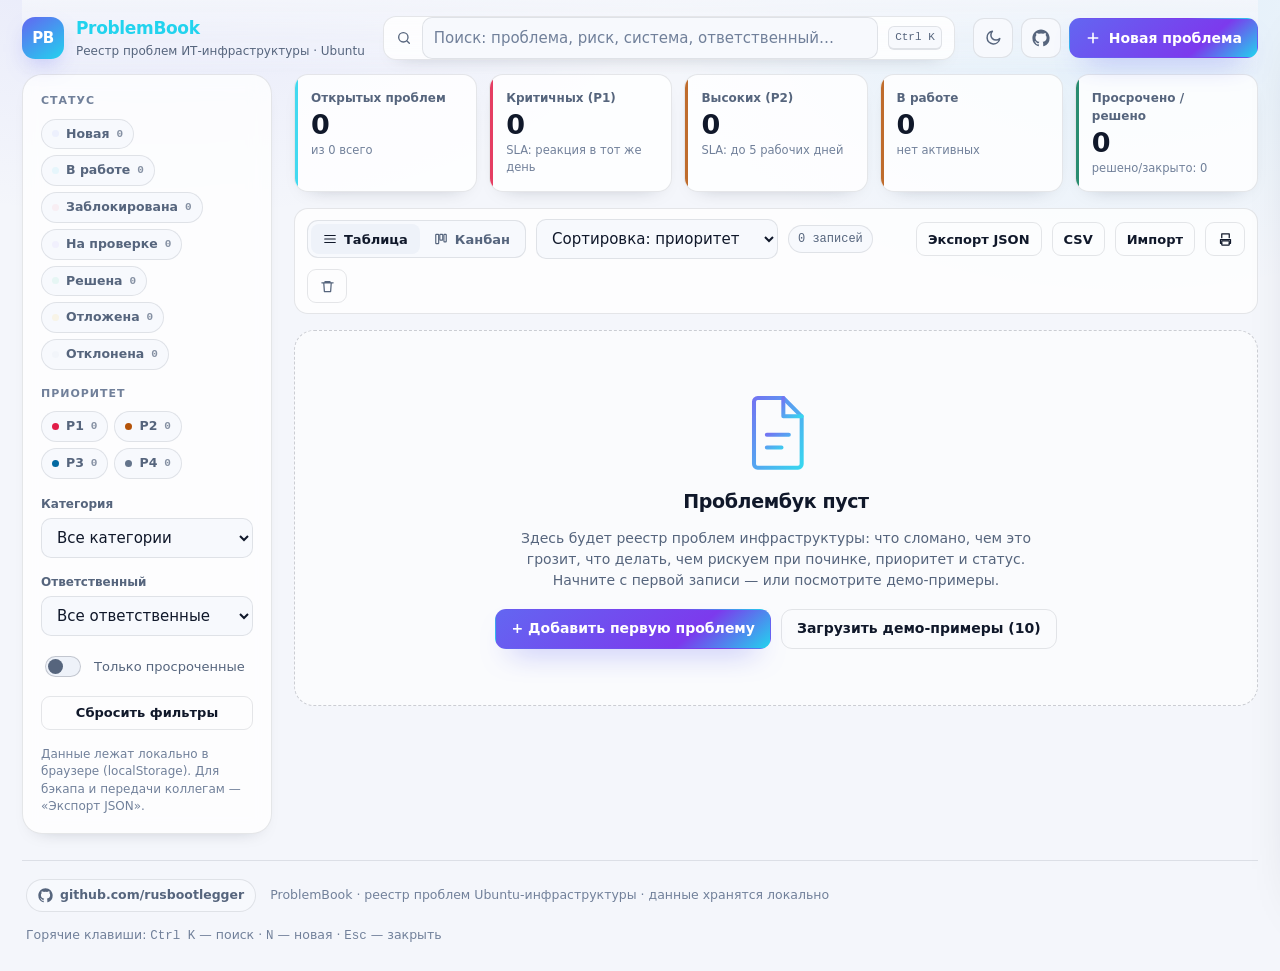
==== index.html @ 7e0afdda "feat: проблембук ИТ-инфраструктуры на Ubuntu Реестр проблем с полями: проблема, риск от неё, необход" ====
<!DOCTYPE html>
<html lang="ru" data-theme="dark">
<head>
<meta charset="utf-8">
<meta name="viewport" content="width=device-width, initial-scale=1">
<title>ProblemBook — реестр проблем ИТ-инфраструктуры (Ubuntu)</title>
<meta name="description" content="Проблембук ИТ-директора: проблемы Ubuntu-инфраструктуры, риски, необходимые действия, риски реализации, приоритеты, статусы и примечания.">
<meta name="color-scheme" content="dark light">
<link rel="icon" href="data:image/svg+xml,%3Csvg xmlns='http://www.w3.org/2000/svg' viewBox='0 0 32 32'%3E%3Crect width='32' height='32' rx='8' fill='%236366f1'/%3E%3Cpath d='M9 21V11h5.4a3.4 3.4 0 0 1 0 6.8H12' stroke='white' stroke-width='2.4' fill='none' stroke-linecap='round'/%3E%3Ccircle cx='22' cy='21' r='2' fill='white'/%3E%3C/svg%3E">
<link rel="stylesheet" href="assets/styles.css">
</head>
<body>

<div class="app">

  <!-- ============================ TOPBAR ============================ -->
  <header class="topbar">
    <a class="brand" href="./" title="ProblemBook">
      <span class="brand-mark">PB</span>
      <span class="brand-text">
        <strong>ProblemBook</strong>
        <small>Реестр проблем ИТ-инфраструктуры · Ubuntu</small>
      </span>
    </a>

    <div class="search">
      <svg width="16" height="16" viewBox="0 0 24 24" fill="none" stroke="currentColor" stroke-width="2" stroke-linecap="round" aria-hidden="true">
        <circle cx="11" cy="11" r="7"></circle><path d="m20 20-3.5-3.5"></path>
      </svg>
      <input id="search" type="text" placeholder="Поиск: проблема, риск, система, ответственный…" autocomplete="off" spellcheck="false" aria-label="Поиск по реестру">
      <kbd>Ctrl K</kbd>
    </div>

    <div class="topbar-actions">
      <button class="icon-btn" id="themeToggle" type="button" title="Сменить тему" aria-label="Сменить тему">
        <svg id="themeIcon" width="18" height="18" viewBox="0 0 24 24" fill="none" stroke="currentColor" stroke-width="2" stroke-linecap="round" stroke-linejoin="round" aria-hidden="true">
          <circle cx="12" cy="12" r="4"></circle>
          <path d="M12 2v2M12 20v2M4.9 4.9l1.4 1.4M17.7 17.7l1.4 1.4M2 12h2M20 12h2M4.9 19.1l1.4-1.4M17.7 6.3l1.4-1.4"></path>
        </svg>
      </button>
      <a class="icon-btn" href="https://github.com/rusbootlegger" target="_blank" rel="noopener noreferrer" title="Мой GitHub: github.com/rusbootlegger" aria-label="Мой GitHub">
        <svg width="18" height="18" viewBox="0 0 24 24" fill="currentColor" aria-hidden="true">
          <path d="M12 .5C5.73.5.5 5.73.5 12a11.5 11.5 0 0 0 7.86 10.92c.58.1.79-.25.79-.55v-1.94c-3.2.7-3.88-1.54-3.88-1.54-.53-1.34-1.29-1.7-1.29-1.7-1.05-.72.08-.7.08-.7 1.16.08 1.77 1.19 1.77 1.19 1.03 1.77 2.7 1.26 3.36.96.1-.75.4-1.26.73-1.55-2.56-.29-5.25-1.28-5.25-5.7 0-1.26.45-2.29 1.19-3.1-.12-.29-.52-1.46.11-3.04 0 0 .97-.31 3.18 1.18a11 11 0 0 1 5.79 0c2.2-1.49 3.17-1.18 3.17-1.18.63 1.58.23 2.75.12 3.04.74.81 1.19 1.84 1.19 3.1 0 4.43-2.7 5.4-5.27 5.69.41.36.78 1.06.78 2.14v3.17c0 .3.2.66.8.55A11.5 11.5 0 0 0 23.5 12C23.5 5.73 18.27.5 12 .5Z"/>
        </svg>
      </a>
      <button class="btn btn-primary" id="newBtn" type="button" title="Новая проблема (N)">
        <svg width="16" height="16" viewBox="0 0 24 24" fill="none" stroke="currentColor" stroke-width="2.4" stroke-linecap="round" aria-hidden="true"><path d="M12 5v14M5 12h14"></path></svg>
        <span id="newBtnLabel">Новая проблема</span>
      </button>
    </div>
  </header>

  <!-- ============================ LAYOUT ============================ -->
  <div class="layout">

    <!-- --------------------------- SIDEBAR --------------------------- -->
    <aside class="sidebar" aria-label="Фильтры">
      <div class="side-block">
        <div class="side-title">Статус</div>
        <div class="chips" id="statusFilters"></div>
      </div>

      <div class="side-block">
        <div class="side-title">Приоритет</div>
        <div class="chips" id="priorityFilters"></div>
      </div>

      <div class="side-block">
        <label class="field-label" for="catFilter">Категория</label>
        <select id="catFilter"></select>

        <label class="field-label" for="ownerFilter" style="margin-top:6px">Ответственный</label>
        <select id="ownerFilter"></select>

        <label class="switch" style="margin-top:8px">
          <input type="checkbox" id="overdueFilter">
          <span>Только просроченные</span>
        </label>
      </div>

      <button class="btn btn-ghost btn-sm btn-block" id="resetFilters" type="button">Сбросить фильтры</button>

      <div class="side-note">
        Данные лежат локально в браузере (localStorage). Для бэкапа и передачи коллегам — «Экспорт JSON».
      </div>
    </aside>

    <!-- ---------------------------- MAIN ----------------------------- -->
    <main class="main">

      <section class="kpis" aria-label="Сводка">
        <div class="kpi" style="--kpi-accent: var(--accent-2)">
          <span class="kpi-label">Открытых проблем</span>
          <strong class="kpi-value" id="kpiOpen">0</strong>
          <span class="kpi-hint" id="kpiOpenHint">из 0 всего</span>
        </div>
        <div class="kpi" style="--kpi-accent: var(--p1)">
          <span class="kpi-label">Критичных (P1)</span>
          <strong class="kpi-value" id="kpiP1">0</strong>
          <span class="kpi-hint">SLA: реакция в тот же день</span>
        </div>
        <div class="kpi" style="--kpi-accent: var(--p2)">
          <span class="kpi-label">Высоких (P2)</span>
          <strong class="kpi-value" id="kpiP2">0</strong>
          <span class="kpi-hint">SLA: до 5 рабочих дней</span>
        </div>
        <div class="kpi" style="--kpi-accent: var(--warn)">
          <span class="kpi-label">В работе</span>
          <strong class="kpi-value" id="kpiInWork">0</strong>
          <span class="kpi-hint" id="kpiInWorkHint">нет активных</span>
        </div>
        <div class="kpi" style="--kpi-accent: var(--ok)">
          <span class="kpi-label">Просрочено / решено</span>
          <strong class="kpi-value" id="kpiOverdue">0</strong>
          <span class="kpi-hint" id="kpiClosedHint">решено: 0</span>
        </div>
      </section>

      <section class="toolbar" aria-label="Панель управления">
        <div class="segmented" id="viewSwitch" role="tablist" aria-label="Вид">
          <button type="button" data-view="table" class="is-active" role="tab" aria-selected="true">
            <svg width="14" height="14" viewBox="0 0 24 24" fill="none" stroke="currentColor" stroke-width="2" stroke-linecap="round" aria-hidden="true"><path d="M3 6h18M3 12h18M3 18h18"></path></svg>
            Таблица
          </button>
          <button type="button" data-view="board" role="tab" aria-selected="false">
            <svg width="14" height="14" viewBox="0 0 24 24" fill="none" stroke="currentColor" stroke-width="2" stroke-linecap="round" aria-hidden="true"><rect x="3" y="4" width="5" height="16" rx="1"></rect><rect x="10" y="4" width="5" height="10" rx="1"></rect><rect x="17" y="4" width="4" height="13" rx="1"></rect></svg>
            Канбан
          </button>
        </div>

        <select id="sortSelect" title="Сортировка" aria-label="Сортировка" style="width:auto">
          <option value="priority">Сортировка: приоритет</option>
          <option value="due">Сортировка: срок</option>
          <option value="updated">Сортировка: обновление</option>
          <option value="created">Сортировка: создание</option>
          <option value="title">Сортировка: название</option>
        </select>

        <span class="count-badge" id="countBadge">0 записей</span>
        <div class="spacer"></div>

        <button class="btn btn-sm btn-ghost" id="exportJson" type="button" title="Скачать бэкап в JSON">Экспорт JSON</button>
        <button class="btn btn-sm btn-ghost" id="exportCsv" type="button" title="Выгрузить в CSV для Excel">CSV</button>
        <button class="btn btn-sm btn-ghost" id="importBtn" type="button" title="Импортировать JSON">Импорт</button>
        <button class="btn btn-sm btn-ghost btn-icon" id="printBtn" type="button" title="Печать / PDF" aria-label="Печать">
          <svg width="15" height="15" viewBox="0 0 24 24" fill="none" stroke="currentColor" stroke-width="2" stroke-linecap="round" stroke-linejoin="round" aria-hidden="true"><path d="M6 9V3h12v6M6 18H4v-6h16v6h-2"></path><rect x="6" y="14" width="12" height="7" rx="1"></rect></svg>
        </button>
        <button class="btn btn-sm btn-ghost btn-icon" id="clearBtn" type="button" title="Очистить всё" aria-label="Очистить всё" style="color:var(--muted)">
          <svg width="15" height="15" viewBox="0 0 24 24" fill="none" stroke="currentColor" stroke-width="2" stroke-linecap="round" stroke-linejoin="round" aria-hidden="true"><path d="M3 6h18M8 6V4h8v2M6 6l1 14h10l1-14"></path></svg>
        </button>
        <input type="file" id="importFile" accept="application/json,.json" hidden>
      </section>

      <div id="tableView" class="panel">
        <div class="table-wrap">
          <table class="pb">
            <thead>
              <tr>
                <th style="width:78px">ID</th>
                <th style="width:126px">Приоритет</th>
                <th>Проблема</th>
                <th style="width:200px">Риск</th>
                <th style="width:140px">Статус</th>
                <th style="width:170px">Ответственный</th>
                <th style="width:120px">Срок</th>
                <th style="width:110px">Обновлено</th>
              </tr>
            </thead>
            <tbody id="tableBody"></tbody>
          </table>
        </div>
      </div>

      <div id="boardView" class="panel" hidden>
        <div class="board-wrap">
          <div class="board" id="board"></div>
        </div>
      </div>

      <div id="emptyState" class="empty" hidden></div>

    </main>
  </div>

  <!-- ============================ FOOTER ============================ -->
  <footer class="footer">
    <a class="gh" href="https://github.com/rusbootlegger" target="_blank" rel="noopener noreferrer">
      <svg width="15" height="15" viewBox="0 0 24 24" fill="currentColor" aria-hidden="true">
        <path d="M12 .5C5.73.5.5 5.73.5 12a11.5 11.5 0 0 0 7.86 10.92c.58.1.79-.25.79-.55v-1.94c-3.2.7-3.88-1.54-3.88-1.54-.53-1.34-1.29-1.7-1.29-1.7-1.05-.72.08-.7.08-.7 1.16.08 1.77 1.19 1.77 1.19 1.03 1.77 2.7 1.26 3.36.96.1-.75.4-1.26.73-1.55-2.56-.29-5.25-1.28-5.25-5.7 0-1.26.45-2.29 1.19-3.1-.12-.29-.52-1.46.11-3.04 0 0 .97-.31 3.18 1.18a11 11 0 0 1 5.79 0c2.2-1.49 3.17-1.18 3.17-1.18.63 1.58.23 2.75.12 3.04.74.81 1.19 1.84 1.19 3.1 0 4.43-2.7 5.4-5.27 5.69.41.36.78 1.06.78 2.14v3.17c0 .3.2.66.8.55A11.5 11.5 0 0 0 23.5 12C23.5 5.73 18.27.5 12 .5Z"/>
      </svg>
      github.com/rusbootlegger
    </a>
    <span>ProblemBook · реестр проблем Ubuntu-инфраструктуры · данные хранятся локально</span>
    <span class="spacer"></span>
    <span>Горячие клавиши: <code>Ctrl K</code> — поиск · <code>N</code> — новая · <code>Esc</code> — закрыть</span>
  </footer>
</div>

<!-- ============================ DRAWER ============================ -->
<div class="backdrop" id="drawerBackdrop"></div>
<aside class="drawer" id="drawer" role="dialog" aria-modal="true" aria-labelledby="drawerTitle" aria-hidden="true">
  <div class="drawer-head">
    <div class="h">
      <div class="id-line" id="drawerIdLine"></div>
      <h2 id="drawerTitle">—</h2>
    </div>
    <button class="icon-btn" id="drawerClose" type="button" aria-label="Закрыть">
      <svg width="16" height="16" viewBox="0 0 24 24" fill="none" stroke="currentColor" stroke-width="2.2" stroke-linecap="round"><path d="M6 6l12 12M18 6L6 18"></path></svg>
    </button>
  </div>
  <div class="drawer-body" id="drawerBody"></div>
  <div class="drawer-foot">
    <button class="btn btn-primary" id="drawerEdit" type="button">Редактировать</button>
    <button class="btn" id="drawerDuplicate" type="button">Дублировать</button>
    <button class="btn btn-danger" id="drawerDelete" type="button">Удалить</button>
    <span class="spacer" style="flex:1"></span>
    <button class="btn btn-ghost" id="drawerCloseFoot" type="button">Закрыть</button>
  </div>
</aside>

<!-- ============================ MODAL ============================ -->
<div class="modal-layer" id="modalLayer" hidden>
  <div class="modal" role="dialog" aria-modal="true" aria-labelledby="modalTitle">
    <div class="modal-head">
      <h2 id="modalTitle">Новая проблема</h2>
      <button class="icon-btn" id="modalClose" type="button" aria-label="Закрыть">
        <svg width="16" height="16" viewBox="0 0 24 24" fill="none" stroke="currentColor" stroke-width="2.2" stroke-linecap="round"><path d="M6 6l12 12M18 6L6 18"></path></svg>
      </button>
    </div>
    <form id="itemForm" novalidate>
      <div class="modal-body">
        <div class="field col-span-2" id="f-title-wrap">
          <label for="f-title">Проблема <span class="req">*</span></label>
          <input id="f-title" type="text" placeholder="Например: нет проверенного восстановления из бэкапов" maxlength="300" required>
          <span class="hint" id="f-title-hint">Коротко и по делу: что именно не так в инфраструктуре.</span>
        </div>

        <div class="form-row">
          <div class="field">
            <label for="f-priority">Приоритет</label>
            <select id="f-priority"></select>
            <span class="hint" id="f-priority-hint">Срок реакции по SLA.</span>
          </div>
          <div class="field">
            <label for="f-status">Статус</label>
            <select id="f-status"></select>
          </div>
          <div class="field">
            <label for="f-category">Категория</label>
            <select id="f-category"></select>
          </div>
        </div>

        <div class="field col-span-2">
          <label for="f-risk">Риск от проблемы</label>
          <textarea id="f-risk" rows="3" placeholder="Что произойдёт, если ничего не делать: простой, потеря данных, штрафы, репутация…"></textarea>
        </div>

        <div class="field col-span-2">
          <label for="f-actions">Необходимые действия</label>
          <textarea id="f-actions" rows="4" placeholder="Одно действие — одна строка. В карточке превратится в чек-лист."></textarea>
          <span class="hint">Каждая строка = отдельный пункт чек-листа.</span>
        </div>

        <div class="field col-span-2">
          <label for="f-implRisks">Риски при реализации</label>
          <textarea id="f-implRisks" rows="3" placeholder="Что может сломаться, пока чиним: окна простоя, откат, зависимость от подрядчика…"></textarea>
        </div>

        <div class="form-row" style="grid-template-columns: repeat(4, minmax(0,1fr))">
          <div class="field">
            <label for="f-owner">Ответственный</label>
            <input id="f-owner" type="text" placeholder="ФИО / команда" maxlength="120">
          </div>
          <div class="field">
            <label for="f-assets">Системы / хосты</label>
            <input id="f-assets" type="text" placeholder="srv-db-01, portal, k8s-prod" maxlength="200">
          </div>
          <div class="field">
            <label for="f-due">Срок</label>
            <input id="f-due" type="date">
          </div>
          <div class="field">
            <label for="f-effort">Трудозатраты, ч/д</label>
            <input id="f-effort" type="number" min="0" max="9999" step="0.5" placeholder="напр. 3">
          </div>
        </div>

        <div class="field col-span-2">
          <label for="f-notes">Примечания</label>
          <textarea id="f-notes" rows="3" placeholder="Ссылки, договорённости, контекст, что уже пробовали…"></textarea>
        </div>
      </div>

      <div class="modal-foot">
        <button class="btn btn-ghost" type="button" id="modalCancel">Отмена</button>
        <button class="btn btn-primary" type="submit" id="modalSubmit">Сохранить</button>
      </div>
    </form>
  </div>
</div>

<div class="toasts" id="toasts" aria-live="polite"></div>
<div id="errBanner" hidden></div>

<script src="assets/app.js"></script>
</body>
</html>
---- assets/styles.css ----
/* =========================================================================
   ProblemBook — реестр проблем ИТ-инфраструктуры (Ubuntu)
   Тёмная тема по умолчанию, светлая — по кнопке.
   ========================================================================= */

:root {
  color-scheme: dark;

  --bg: #06090f;
  --bg-glow-1: rgba(99, 102, 241, 0.16);
  --bg-glow-2: rgba(34, 211, 238, 0.10);
  --surface: #0c121c;
  --surface-2: #111a27;
  --surface-3: #16202f;
  --line: rgba(148, 163, 184, 0.16);
  --line-strong: rgba(148, 163, 184, 0.28);
  --text: #e8eefb;
  --muted: #93a3bb;
  --muted-2: #6b7c94;

  --accent: #6366f1;
  --accent-2: #22d3ee;
  --accent-soft: rgba(99, 102, 241, 0.16);

  --p1: #fb7185;
  --p2: #fbbf24;
  --p3: #38bdf8;
  --p4: #94a3b8;
  --ok: #34d399;
  --warn: #f59e0b;
  --danger: #f43f5e;

  --radius-lg: 20px;
  --radius: 14px;
  --radius-sm: 10px;
  --shadow-lg: 0 24px 60px -30px rgba(0, 0, 0, 0.9);
  --shadow-sm: 0 8px 20px -14px rgba(0, 0, 0, 0.8);
  --font: "Inter", "Segoe UI", system-ui, -apple-system, "Helvetica Neue", Arial, sans-serif;
  --mono: "JetBrains Mono", ui-monospace, SFMono-Regular, "SF Mono", Menlo, monospace;
}

html[data-theme="light"] {
  color-scheme: light;

  --bg: #f4f6fb;
  --bg-glow-1: rgba(99, 102, 241, 0.10);
  --bg-glow-2: rgba(14, 165, 233, 0.08);
  --surface: #ffffff;
  --surface-2: #f7f9fd;
  --surface-3: #eef2f9;
  --line: rgba(15, 23, 42, 0.10);
  --line-strong: rgba(15, 23, 42, 0.20);
  --text: #10182a;
  --muted: #56657d;
  --muted-2: #71809a;
  --accent-soft: rgba(99, 102, 241, 0.12);
  --p1: #e11d48;
  --p2: #b45309;
  --p3: #0369a1;
  --p4: #64748b;
  --ok: #047857;
  --warn: #b45309;
  --danger: #dc2626;
  --shadow-lg: 0 24px 60px -34px rgba(15, 23, 42, 0.45);
  --shadow-sm: 0 8px 20px -16px rgba(15, 23, 42, 0.4);
}

* { box-sizing: border-box; }

html, body { height: 100%; }

body {
  margin: 0;
  font-family: var(--font);
  font-size: 15px;
  line-height: 1.5;
  color: var(--text);
  background:
    radial-gradient(900px 520px at 12% -10%, var(--bg-glow-1), transparent 60%),
    radial-gradient(760px 480px at 88% 0%, var(--bg-glow-2), transparent 62%),
    var(--bg);
  background-attachment: fixed;
  -webkit-font-smoothing: antialiased;
}

h1, h2, h3, h4, p, figure { margin: 0; }
button, input, select, textarea { font: inherit; color: inherit; }
a { color: var(--accent-2); text-decoration: none; }
a:hover { text-decoration: underline; }
[hidden] { display: none !important; }

body.no-scroll { overflow: hidden; }

.dot {
  display: inline-block;
  width: 7px;
  height: 7px;
  flex: 0 0 auto;
  border-radius: 50%;
  background: currentColor;
}

::selection { background: var(--accent-soft); }

/* ------------------------------------------------------------------ shell */
.app {
  min-height: 100%;
  display: flex;
  flex-direction: column;
  max-width: 1680px;
  margin: 0 auto;
  padding: 0 22px;
}

/* ----------------------------------------------------------------- topbar */
.topbar {
  position: sticky;
  top: 0;
  z-index: 40;
  display: flex;
  align-items: center;
  gap: 18px;
  padding: 16px 0 14px;
  backdrop-filter: blur(14px);
  background: linear-gradient(to bottom, color-mix(in srgb, var(--bg) 88%, transparent), transparent);
}

.brand { display: flex; align-items: center; gap: 12px; min-width: 0; }
.brand:hover { text-decoration: none; }

.brand-mark {
  width: 42px; height: 42px;
  flex: 0 0 42px;
  display: grid; place-items: center;
  border-radius: 13px;
  background: linear-gradient(145deg, var(--accent), var(--accent-2));
  color: #fff;
  font-weight: 800;
  letter-spacing: -0.03em;
  box-shadow: 0 10px 26px -12px rgba(99, 102, 241, 0.9);
}

.brand-text { display: flex; flex-direction: column; min-width: 0; }
.brand-text strong { font-size: 17px; letter-spacing: -0.02em; }
.brand-text small { color: var(--muted); font-size: 12px; white-space: nowrap; }

.search {
  flex: 1 1 420px;
  display: flex;
  align-items: center;
  gap: 10px;
  max-width: 640px;
  padding: 0 12px;
  height: 44px;
  border: 1px solid var(--line);
  border-radius: 13px;
  background: color-mix(in srgb, var(--surface) 82%, transparent);
  box-shadow: var(--shadow-sm);
  transition: border-color 0.15s, box-shadow 0.15s;
}
.search:focus-within {
  border-color: color-mix(in srgb, var(--accent) 60%, var(--line));
  box-shadow: 0 0 0 4px var(--accent-soft);
}
.search svg { flex: 0 0 auto; color: var(--muted); }
.search input {
  flex: 1;
  min-width: 0;
  height: 100%;
  border: 0;
  background: transparent;
  outline: none;
}
.search input::placeholder { color: var(--muted-2); }
.search kbd {
  flex: 0 0 auto;
  font-family: var(--mono);
  font-size: 11px;
  color: var(--muted);
  border: 1px solid var(--line);
  border-bottom-width: 2px;
  border-radius: 6px;
  padding: 2px 6px;
  background: var(--surface-2);
}

.topbar-actions { display: flex; align-items: center; gap: 8px; margin-left: auto; }

/* --------------------------------------------------------------- buttons */
.btn {
  display: inline-flex;
  align-items: center;
  justify-content: center;
  gap: 8px;
  height: 40px;
  padding: 0 15px;
  border: 1px solid var(--line);
  border-radius: 11px;
  background: var(--surface-2);
  color: var(--text);
  font-size: 14px;
  font-weight: 600;
  cursor: pointer;
  white-space: nowrap;
  transition: transform 0.08s, background 0.15s, border-color 0.15s, color 0.15s;
}
.btn:hover { background: var(--surface-3); border-color: var(--line-strong); }
.btn:active { transform: translateY(1px); }
.btn:focus-visible { outline: 2px solid var(--accent); outline-offset: 2px; }

.btn-primary {
  background: linear-gradient(140deg, var(--accent), #7c3aed 70%, var(--accent-2));
  border-color: transparent;
  color: #fff;
  box-shadow: 0 14px 30px -16px rgba(99, 102, 241, 0.95);
}
.btn-primary:hover { filter: brightness(1.06); background: linear-gradient(140deg, var(--accent), #7c3aed 70%, var(--accent-2)); }

.btn-ghost { background: transparent; }
.btn-danger { color: var(--danger); border-color: color-mix(in srgb, var(--danger) 40%, var(--line)); }
.btn-danger:hover { background: color-mix(in srgb, var(--danger) 12%, transparent); }
.btn-sm { height: 34px; padding: 0 11px; font-size: 13px; border-radius: 9px; }
.btn-block { width: 100%; }
.btn-icon { width: 40px; padding: 0; }

.icon-btn {
  display: inline-flex;
  align-items: center;
  justify-content: center;
  width: 40px; height: 40px;
  border-radius: 11px;
  border: 1px solid var(--line);
  background: var(--surface-2);
  color: var(--muted);
  cursor: pointer;
  transition: background 0.15s, color 0.15s, border-color 0.15s;
}
.icon-btn:hover { color: var(--text); background: var(--surface-3); border-color: var(--line-strong); text-decoration: none; }
.icon-btn:focus-visible { outline: 2px solid var(--accent); outline-offset: 2px; }

/* ----------------------------------------------------------------- layout */
.layout {
  display: grid;
  grid-template-columns: 250px minmax(0, 1fr);
  gap: 22px;
  align-items: start;
  flex: 1 0 auto;
  padding-bottom: 26px;
}

/* ---------------------------------------------------------------- sidebar */
.sidebar {
  position: sticky;
  top: 78px;
  display: flex;
  flex-direction: column;
  gap: 16px;
  padding: 18px;
  border: 1px solid var(--line);
  border-radius: var(--radius-lg);
  background: color-mix(in srgb, var(--surface) 78%, transparent);
  backdrop-filter: blur(10px);
  box-shadow: var(--shadow-sm);
}

.side-block { display: flex; flex-direction: column; gap: 9px; }
.side-title {
  font-size: 11px;
  font-weight: 700;
  text-transform: uppercase;
  letter-spacing: 0.09em;
  color: var(--muted-2);
}
.side-note { font-size: 12px; color: var(--muted-2); line-height: 1.45; }

.chips { display: flex; flex-wrap: wrap; gap: 6px; }

.chip {
  display: inline-flex;
  align-items: center;
  gap: 7px;
  padding: 5px 10px;
  border-radius: 999px;
  border: 1px solid var(--line);
  background: var(--surface-2);
  color: var(--muted);
  font-size: 12.5px;
  font-weight: 600;
  cursor: pointer;
  transition: background 0.15s, color 0.15s, border-color 0.15s;
}
.chip:hover { color: var(--text); border-color: var(--line-strong); }
.chip .dot { width: 7px; height: 7px; border-radius: 50%; background: currentColor; }
.chip .count { font-family: var(--mono); font-size: 11px; opacity: 0.7; }
.chip.is-active {
  color: var(--text);
  border-color: color-mix(in srgb, var(--accent) 55%, transparent);
  background: var(--accent-soft);
}
.chip.is-active .count { opacity: 1; }

.field-label {
  font-size: 12px;
  font-weight: 600;
  color: var(--muted);
  margin-bottom: -4px;
}

select, input[type="text"], input[type="date"], input[type="number"], textarea {
  width: 100%;
  padding: 9px 11px;
  border: 1px solid var(--line);
  border-radius: var(--radius-sm);
  background: var(--surface-2);
  color: var(--text);
  outline: none;
  transition: border-color 0.15s, box-shadow 0.15s;
}
select:focus, input:focus, textarea:focus {
  border-color: color-mix(in srgb, var(--accent) 60%, var(--line));
  box-shadow: 0 0 0 3px var(--accent-soft);
}
textarea { resize: vertical; min-height: 86px; line-height: 1.45; }

.switch {
  display: flex;
  align-items: center;
  gap: 10px;
  font-size: 13px;
  color: var(--muted);
  cursor: pointer;
  user-select: none;
}
.switch input { appearance: none; width: 36px; height: 21px; border-radius: 999px; background: var(--surface-3); border: 1px solid var(--line-strong); position: relative; cursor: pointer; transition: background 0.18s, border-color 0.18s; flex: 0 0 auto; }
.switch input::after {
  content: "";
  position: absolute;
  inset: 2px auto 2px 2px;
  width: 15px;
  border-radius: 50%;
  background: var(--muted);
  transition: transform 0.18s, background 0.18s;
}
.switch input:checked { background: var(--accent-soft); border-color: var(--accent); }
.switch input:checked::after { transform: translateX(15px); background: var(--accent); }

/* ------------------------------------------------------------------- main */
.main { min-width: 0; display: flex; flex-direction: column; gap: 16px; }

.kpis {
  display: grid;
  grid-template-columns: repeat(5, minmax(0, 1fr));
  gap: 12px;
}

.kpi {
  position: relative;
  overflow: hidden;
  padding: 14px 16px;
  border: 1px solid var(--line);
  border-radius: var(--radius);
  background: color-mix(in srgb, var(--surface) 82%, transparent);
  box-shadow: var(--shadow-sm);
}
.kpi::before {
  content: "";
  position: absolute;
  inset: 0 auto 0 0;
  width: 3px;
  background: var(--kpi-accent, var(--accent));
  opacity: 0.85;
}
.kpi-label { display: block; font-size: 12px; font-weight: 600; color: var(--muted); }
.kpi-value { display: block; margin-top: 2px; font-size: 27px; font-weight: 800; letter-spacing: -0.03em; line-height: 1.15; }
.kpi-hint { display: block; font-size: 11.5px; color: var(--muted-2); margin-top: 2px; }

.toolbar {
  display: flex;
  align-items: center;
  flex-wrap: wrap;
  gap: 10px;
  padding: 10px 12px;
  border: 1px solid var(--line);
  border-radius: var(--radius);
  background: color-mix(in srgb, var(--surface) 76%, transparent);
}
.toolbar .spacer { flex: 1 1 auto; }
.toolbar .count-badge {
  font-family: var(--mono);
  font-size: 12px;
  color: var(--muted);
  padding: 4px 9px;
  border-radius: 999px;
  border: 1px solid var(--line);
  background: var(--surface-2);
}

.segmented {
  display: inline-flex;
  padding: 3px;
  gap: 2px;
  border: 1px solid var(--line);
  border-radius: 11px;
  background: var(--surface-2);
}
.segmented button {
  display: inline-flex;
  align-items: center;
  gap: 7px;
  height: 30px;
  padding: 0 12px;
  border: 0;
  border-radius: 8px;
  background: transparent;
  color: var(--muted);
  font-size: 13px;
  font-weight: 600;
  cursor: pointer;
}
.segmented button:hover { color: var(--text); }
.segmented button.is-active { background: var(--surface-3); color: var(--text); box-shadow: var(--shadow-sm); }

/* ------------------------------------------------------------------ table */
.panel {
  border: 1px solid var(--line);
  border-radius: var(--radius-lg);
  background: color-mix(in srgb, var(--surface) 80%, transparent);
  box-shadow: var(--shadow-sm);
  overflow: hidden;
}

.table-wrap { width: 100%; overflow-x: auto; }

table.pb {
  width: 100%;
  border-collapse: separate;
  border-spacing: 0;
  font-size: 14px;
}
table.pb thead th {
  position: sticky;
  top: 0;
  z-index: 2;
  text-align: left;
  padding: 12px 14px;
  font-size: 11px;
  font-weight: 700;
  letter-spacing: 0.08em;
  text-transform: uppercase;
  color: var(--muted-2);
  background: color-mix(in srgb, var(--surface-2) 92%, transparent);
  border-bottom: 1px solid var(--line);
  white-space: nowrap;
}
table.pb tbody td {
  padding: 12px 14px;
  border-bottom: 1px solid var(--line);
  vertical-align: top;
}
table.pb tbody tr { cursor: pointer; transition: background 0.12s; }
table.pb tbody tr:hover { background: color-mix(in srgb, var(--accent) 7%, transparent); }
table.pb tbody tr:last-child td { border-bottom: 0; }

.cell-id { font-family: var(--mono); font-size: 12px; color: var(--muted-2); white-space: nowrap; }

.cell-title { min-width: 300px; }
.cell-title .t { font-weight: 600; line-height: 1.35; display: block; }
.cell-title .sub { display: flex; flex-wrap: wrap; gap: 6px; margin-top: 5px; }

.cell-risk {
  min-width: 220px;
  max-width: 340px;
  color: var(--muted);
  font-size: 13px;
}
.clamp {
  display: -webkit-box;
  -webkit-line-clamp: 2;
  -webkit-box-orient: vertical;
  overflow: hidden;
}

.cell-owner { white-space: nowrap; color: var(--muted); }
.cell-owner .avatar {
  display: inline-grid;
  place-items: center;
  width: 24px; height: 24px;
  margin-right: 7px;
  border-radius: 50%;
  background: var(--surface-3);
  border: 1px solid var(--line);
  font-size: 11px;
  font-weight: 700;
  color: var(--muted);
  vertical-align: middle;
}

.cell-due { white-space: nowrap; }
.cell-due.is-overdue { color: var(--danger); font-weight: 700; }

/* ------------------------------------------------------------------ badges */
.badge {
  display: inline-flex;
  align-items: center;
  gap: 6px;
  padding: 3px 9px;
  border-radius: 999px;
  border: 1px solid var(--line);
  background: var(--surface-2);
  font-size: 12px;
  font-weight: 600;
  color: var(--muted);
  white-space: nowrap;
}
.badge .dot { width: 7px; height: 7px; border-radius: 50%; background: currentColor; }

.badge-prio { font-family: var(--mono); font-size: 11.5px; letter-spacing: 0.02em; }
.badge-prio.p1 { color: var(--p1); border-color: color-mix(in srgb, var(--p1) 45%, transparent); background: color-mix(in srgb, var(--p1) 12%, transparent); }
.badge-prio.p2 { color: var(--p2); border-color: color-mix(in srgb, var(--p2) 45%, transparent); background: color-mix(in srgb, var(--p2) 12%, transparent); }
.badge-prio.p3 { color: var(--p3); border-color: color-mix(in srgb, var(--p3) 45%, transparent); background: color-mix(in srgb, var(--p3) 12%, transparent); }
.badge-prio.p4 { color: var(--p4); border-color: color-mix(in srgb, var(--p4) 45%, transparent); background: color-mix(in srgb, var(--p4) 12%, transparent); }

.badge-status.new { color: #a5b4fc; border-color: color-mix(in srgb, #a5b4fc 40%, transparent); background: color-mix(in srgb, #a5b4fc 12%, transparent); }
.badge-status.progress { color: #67e8f9; border-color: color-mix(in srgb, #67e8f9 40%, transparent); background: color-mix(in srgb, #67e8f9 12%, transparent); }
.badge-status.blocked { color: #fda4af; border-color: color-mix(in srgb, #fda4af 40%, transparent); background: color-mix(in srgb, #fda4af 12%, transparent); }
.badge-status.review { color: #c4b5fd; border-color: color-mix(in srgb, #c4b5fd 40%, transparent); background: color-mix(in srgb, #c4b5fd 12%, transparent); }
.badge-status.done { color: #6ee7b7; border-color: color-mix(in srgb, #6ee7b7 40%, transparent); background: color-mix(in srgb, #6ee7b7 12%, transparent); }
.badge-status.deferred { color: #fcd34d; border-color: color-mix(in srgb, #fcd34d 40%, transparent); background: color-mix(in srgb, #fcd34d 12%, transparent); }
.badge-status.rejected { color: #cbd5e1; border-color: color-mix(in srgb, #cbd5e1 35%, transparent); background: color-mix(in srgb, #cbd5e1 10%, transparent); }

html[data-theme="light"] .badge-status.new { color: #4338ca; }
html[data-theme="light"] .badge-status.progress { color: #0e7490; }
html[data-theme="light"] .badge-status.blocked { color: #be123c; }
html[data-theme="light"] .badge-status.review { color: #6d28d9; }
html[data-theme="light"] .badge-status.done { color: #047857; }
html[data-theme="light"] .badge-status.deferred { color: #b45309; }
html[data-theme="light"] .badge-status.rejected { color: #475569; }

.tag {
  display: inline-flex;
  align-items: center;
  padding: 2px 8px;
  border-radius: 7px;
  background: var(--surface-3);
  border: 1px solid var(--line);
  font-size: 11.5px;
  color: var(--muted);
  white-space: nowrap;
}
.tag-cat { color: var(--accent-2); }

/* ------------------------------------------------------------------ board */
.board-wrap { overflow-x: auto; padding: 14px; }
.board {
  display: grid;
  grid-template-columns: repeat(5, minmax(252px, 1fr));
  gap: 12px;
  align-items: start;
  min-width: 100%;
}
.col {
  display: flex;
  flex-direction: column;
  gap: 9px;
  min-width: 252px;
  padding: 10px;
  border: 1px solid var(--line);
  border-radius: var(--radius);
  background: color-mix(in srgb, var(--surface-2) 60%, transparent);
  transition: background 0.12s, border-color 0.12s;
}
.col.is-drop { border-color: color-mix(in srgb, var(--accent) 60%, transparent); background: var(--accent-soft); }
.col-head { display: flex; align-items: center; gap: 8px; padding: 2px 4px 4px; }
.col-head .name { font-size: 12.5px; font-weight: 700; letter-spacing: 0.02em; }
.col-head .count {
  margin-left: auto;
  font-family: var(--mono);
  font-size: 11px;
  color: var(--muted-2);
  border: 1px solid var(--line);
  border-radius: 999px;
  padding: 1px 7px;
}
.col-body { display: flex; flex-direction: column; gap: 8px; min-height: 40px; }

.card {
  padding: 11px 12px;
  border: 1px solid var(--line);
  border-left: 3px solid var(--card-accent, var(--line-strong));
  border-radius: var(--radius-sm);
  background: var(--surface);
  cursor: grab;
  box-shadow: var(--shadow-sm);
  transition: transform 0.1s, border-color 0.15s;
}
.card:hover { border-color: var(--line-strong); }
.card:active { cursor: grabbing; }
.card.is-dragging { opacity: 0.45; }
.card-top { display: flex; align-items: center; gap: 8px; }
.card-id { font-family: var(--mono); font-size: 11px; color: var(--muted-2); margin-left: auto; }
.card-title { display: block; margin: 7px 0 8px; font-size: 13.5px; font-weight: 600; line-height: 1.4; }
.card-meta { display: flex; flex-wrap: wrap; gap: 6px; align-items: center; font-size: 11.5px; color: var(--muted-2); }
.card-meta .overdue { color: var(--danger); font-weight: 700; }

/* ----------------------------------------------------------------- empty */
.empty {
  display: flex;
  flex-direction: column;
  align-items: center;
  text-align: center;
  gap: 12px;
  padding: 56px 24px;
  border: 1px dashed var(--line-strong);
  border-radius: var(--radius-lg);
  background: color-mix(in srgb, var(--surface) 55%, transparent);
}
.empty svg { opacity: 0.9; }
.empty h3 { font-size: 19px; letter-spacing: -0.02em; }
.empty p { color: var(--muted); max-width: 520px; font-size: 14px; }
.empty-actions { display: flex; flex-wrap: wrap; gap: 10px; justify-content: center; margin-top: 6px; }
.empty code {
  font-family: var(--mono);
  font-size: 12.5px;
  background: var(--surface-3);
  border: 1px solid var(--line);
  border-radius: 6px;
  padding: 1px 6px;
}

/* ----------------------------------------------------------------- drawer */
.backdrop {
  position: fixed;
  inset: 0;
  z-index: 60;
  background: rgba(2, 6, 16, 0.62);
  backdrop-filter: blur(3px);
  opacity: 0;
  pointer-events: none;
  transition: opacity 0.18s;
}
.backdrop.is-open { opacity: 1; pointer-events: auto; }

.drawer {
  position: fixed;
  top: 0;
  right: 0;
  bottom: 0;
  z-index: 70;
  width: min(560px, 100%);
  display: flex;
  flex-direction: column;
  background: var(--surface);
  border-left: 1px solid var(--line);
  box-shadow: var(--shadow-lg);
  transform: translateX(102%);
  transition: transform 0.24s cubic-bezier(0.22, 0.8, 0.3, 1);
}
.drawer.is-open { transform: none; }

.drawer-head {
  display: flex;
  align-items: flex-start;
  gap: 12px;
  padding: 18px 20px 14px;
  border-bottom: 1px solid var(--line);
}
.drawer-head .h { min-width: 0; flex: 1; }
.drawer-head .id-line { display: flex; align-items: center; gap: 8px; flex-wrap: wrap; margin-bottom: 6px; }
.drawer-head h2 { font-size: 19px; line-height: 1.3; letter-spacing: -0.02em; }

.drawer-body { flex: 1; overflow-y: auto; padding: 18px 20px 26px; display: flex; flex-direction: column; gap: 18px; }

.drawer-foot {
  display: flex;
  gap: 8px;
  padding: 14px 20px;
  border-top: 1px solid var(--line);
  background: color-mix(in srgb, var(--surface-2) 60%, transparent);
}

.section { display: flex; flex-direction: column; gap: 8px; }
.section-head { display: flex; align-items: center; gap: 8px; }
.section-head h4 {
  font-size: 11px;
  font-weight: 700;
  letter-spacing: 0.09em;
  text-transform: uppercase;
  color: var(--muted-2);
  margin: 0;
}
.section-head .line { flex: 1; height: 1px; background: var(--line); }
.section-body { font-size: 14px; white-space: pre-line; color: var(--text); }
.section-body.is-muted { color: var(--muted-2); font-size: 13px; }

.checklist { display: flex; flex-direction: column; gap: 7px; }
.check-item {
  display: flex;
  gap: 10px;
  align-items: flex-start;
  padding: 8px 10px;
  border: 1px solid var(--line);
  border-radius: var(--radius-sm);
  background: var(--surface-2);
  cursor: pointer;
  font-size: 13.5px;
  line-height: 1.45;
  transition: border-color 0.15s, opacity 0.15s;
}
.check-item:hover { border-color: var(--line-strong); }
.check-item input { margin: 3px 0 0; accent-color: var(--accent); width: 15px; height: 15px; flex: 0 0 auto; cursor: pointer; }
.check-item.is-done { opacity: 0.55; }
.check-item.is-done span { text-decoration: line-through; }

.meta-grid {
  display: grid;
  grid-template-columns: repeat(2, minmax(0, 1fr));
  gap: 10px;
}
.meta-item { padding: 9px 11px; border: 1px solid var(--line); border-radius: var(--radius-sm); background: var(--surface-2); }
.meta-item .k { display: block; font-size: 11px; color: var(--muted-2); text-transform: uppercase; letter-spacing: 0.07em; }
.meta-item .v { display: block; font-size: 13.5px; margin-top: 2px; word-break: break-word; }

.history { display: flex; flex-direction: column; gap: 0; }
.history-item {
  position: relative;
  padding: 0 0 14px 18px;
  border-left: 1px solid var(--line);
  font-size: 12.5px;
  color: var(--muted);
}
.history-item::before {
  content: "";
  position: absolute;
  left: -4px; top: 5px;
  width: 7px; height: 7px;
  border-radius: 50%;
  background: var(--line-strong);
}
.history-item:last-child { padding-bottom: 0; }
.history-item b { color: var(--text); font-weight: 600; }
.history-item time { display: block; font-family: var(--mono); font-size: 11px; color: var(--muted-2); margin-top: 1px; }

/* ------------------------------------------------------------------ modal */
.modal-layer {
  position: fixed;
  inset: 0;
  z-index: 80;
  display: flex;
  align-items: flex-start;
  justify-content: center;
  padding: 4vh 16px;
  overflow-y: auto;
  background: rgba(2, 6, 16, 0.66);
  backdrop-filter: blur(4px);
}
.modal-layer[hidden] { display: none !important; }

.modal {
  width: min(820px, 100%);
  border: 1px solid var(--line);
  border-radius: var(--radius-lg);
  background: var(--surface);
  box-shadow: var(--shadow-lg);
  animation: pop 0.16s ease-out;
}
@keyframes pop {
  from { transform: translateY(8px) scale(0.99); opacity: 0; }
  to { transform: none; opacity: 1; }
}

.modal-head {
  display: flex;
  align-items: center;
  gap: 12px;
  padding: 16px 20px;
  border-bottom: 1px solid var(--line);
}
.modal-head h2 { font-size: 17px; letter-spacing: -0.02em; flex: 1; }
.modal-body { padding: 18px 20px; display: grid; grid-template-columns: repeat(2, minmax(0, 1fr)); gap: 14px; }
.modal-foot {
  display: flex;
  gap: 8px;
  justify-content: flex-end;
  padding: 14px 20px;
  border-top: 1px solid var(--line);
  background: color-mix(in srgb, var(--surface-2) 55%, transparent);
  border-radius: 0 0 var(--radius-lg) var(--radius-lg);
}

.field { display: flex; flex-direction: column; gap: 6px; min-width: 0; }
.field > label { font-size: 12.5px; font-weight: 600; color: var(--muted); }
.field > label .req { color: var(--danger); }
.field .hint { font-size: 11.5px; color: var(--muted-2); }
.field.col-span-2 { grid-column: 1 / -1; }
.field.invalid input, .field.invalid textarea { border-color: var(--danger); box-shadow: 0 0 0 3px color-mix(in srgb, var(--danger) 16%, transparent); }
.field.invalid .hint { color: var(--danger); }

.form-row { display: grid; grid-template-columns: repeat(3, minmax(0, 1fr)); gap: 14px; grid-column: 1 / -1; }

/* ------------------------------------------------------------------ toast */
.toasts {
  position: fixed;
  z-index: 90;
  bottom: 20px;
  left: 50%;
  transform: translateX(-50%);
  display: flex;
  flex-direction: column;
  gap: 8px;
  align-items: center;
  pointer-events: none;
}
.toast {
  pointer-events: auto;
  display: flex;
  align-items: center;
  gap: 12px;
  max-width: min(92vw, 520px);
  padding: 10px 14px;
  border: 1px solid var(--line-strong);
  border-radius: 12px;
  background: var(--surface-3);
  box-shadow: var(--shadow-lg);
  font-size: 13.5px;
  animation: toast-in 0.18s ease-out;
}
.toast.out { animation: toast-out 0.16s ease-in forwards; }
.toast .msg { flex: 1; }
.toast button {
  border: 0;
  background: transparent;
  color: var(--accent-2);
  font-weight: 700;
  font-size: 13px;
  cursor: pointer;
  padding: 2px 4px;
}
.toast.ok { border-left: 3px solid var(--ok); }
.toast.danger { border-left: 3px solid var(--danger); }
@keyframes toast-in { from { opacity: 0; transform: translateY(10px); } to { opacity: 1; transform: none; } }
@keyframes toast-out { to { opacity: 0; transform: translateY(8px); } }

/* ----------------------------------------------------------------- footer */
.footer {
  display: flex;
  flex-wrap: wrap;
  align-items: center;
  gap: 14px;
  padding: 18px 4px 26px;
  border-top: 1px solid var(--line);
  color: var(--muted-2);
  font-size: 12.5px;
}
.footer a { color: var(--muted); }
.footer a:hover { color: var(--text); }
.footer .gh {
  display: inline-flex;
  align-items: center;
  gap: 7px;
  padding: 6px 11px;
  border: 1px solid var(--line);
  border-radius: 999px;
  background: var(--surface-2);
  font-weight: 600;
}
.footer .gh:hover { text-decoration: none; border-color: var(--line-strong); background: var(--surface-3); }
.footer .spacer { flex: 1 1 auto; }

/* ------------------------------------------------------------- error banner */
#errBanner {
  position: fixed;
  z-index: 95;
  top: 12px;
  left: 50%;
  transform: translateX(-50%);
  max-width: min(92vw, 760px);
  padding: 10px 14px;
  border: 1px solid var(--danger);
  border-radius: 12px;
  background: color-mix(in srgb, var(--surface) 92%, var(--danger));
  color: var(--text);
  font-size: 13px;
  box-shadow: var(--shadow-lg);
}

/* -------------------------------------------------------------- responsive */
@media (max-width: 1180px) {
  .kpis { grid-template-columns: repeat(3, minmax(0, 1fr)); }
  .layout { grid-template-columns: 220px minmax(0, 1fr); }
}

@media (max-width: 900px) {
  .layout { grid-template-columns: minmax(0, 1fr); }
  .sidebar { position: static; order: 2; }
  .search kbd { display: none; }
  .brand-text small { display: none; }
  .modal-body { grid-template-columns: minmax(0, 1fr); }
  .form-row { grid-template-columns: repeat(2, minmax(0, 1fr)); }
}

@media (max-width: 640px) {
  .app { padding: 0 14px; }
  .topbar { flex-wrap: wrap; gap: 10px; }
  .search { order: 3; flex: 1 0 100%; max-width: none; }
  .topbar-actions { gap: 6px; }
  #newBtnLabel { display: none; }
  .kpis { grid-template-columns: repeat(2, minmax(0, 1fr)); }
  .form-row { grid-template-columns: minmax(0, 1fr); }
  .meta-grid { grid-template-columns: minmax(0, 1fr); }
  .cell-risk { display: none; }
  table.pb thead th:nth-child(6), table.pb tbody td:nth-child(6) { display: none; }
  .drawer-foot { flex-wrap: wrap; }
}

/* ------------------------------------------------------------------ print */
@media print {
  :root { color-scheme: light; }
  body { background: #fff; color: #111; }
  .topbar, .sidebar, .toolbar, .footer, .toasts, .drawer, .backdrop, .modal-layer, .kpis, .empty { display: none !important; }
  .app { padding: 0; max-width: none; }
  .layout { grid-template-columns: 1fr; }
  .panel { border: 0; box-shadow: none; background: #fff; }
  #tableView { display: block !important; }
  table.pb { font-size: 10.5px; }
  table.pb thead th { position: static; background: #f1f5f9; color: #334155; }
  table.pb tbody td { border-bottom: 1px solid #cbd5e1; }
  /* в печать идут и риск, и действия — без клампа и горизонтальных обрезок */
  .cell-risk { display: table-cell !important; max-width: none !important; }
  .clamp { display: block !important; -webkit-line-clamp: unset; overflow: visible; }
  .badge, .tag { border-color: #cbd5e1 !important; color: #111 !important; background: #f8fafc !important; }
  .board-wrap { display: none !important; }
}

@media (prefers-reduced-motion: reduce) {
  *, *::before, *::after { animation-duration: 0.01ms !important; transition-duration: 0.01ms !important; }
}
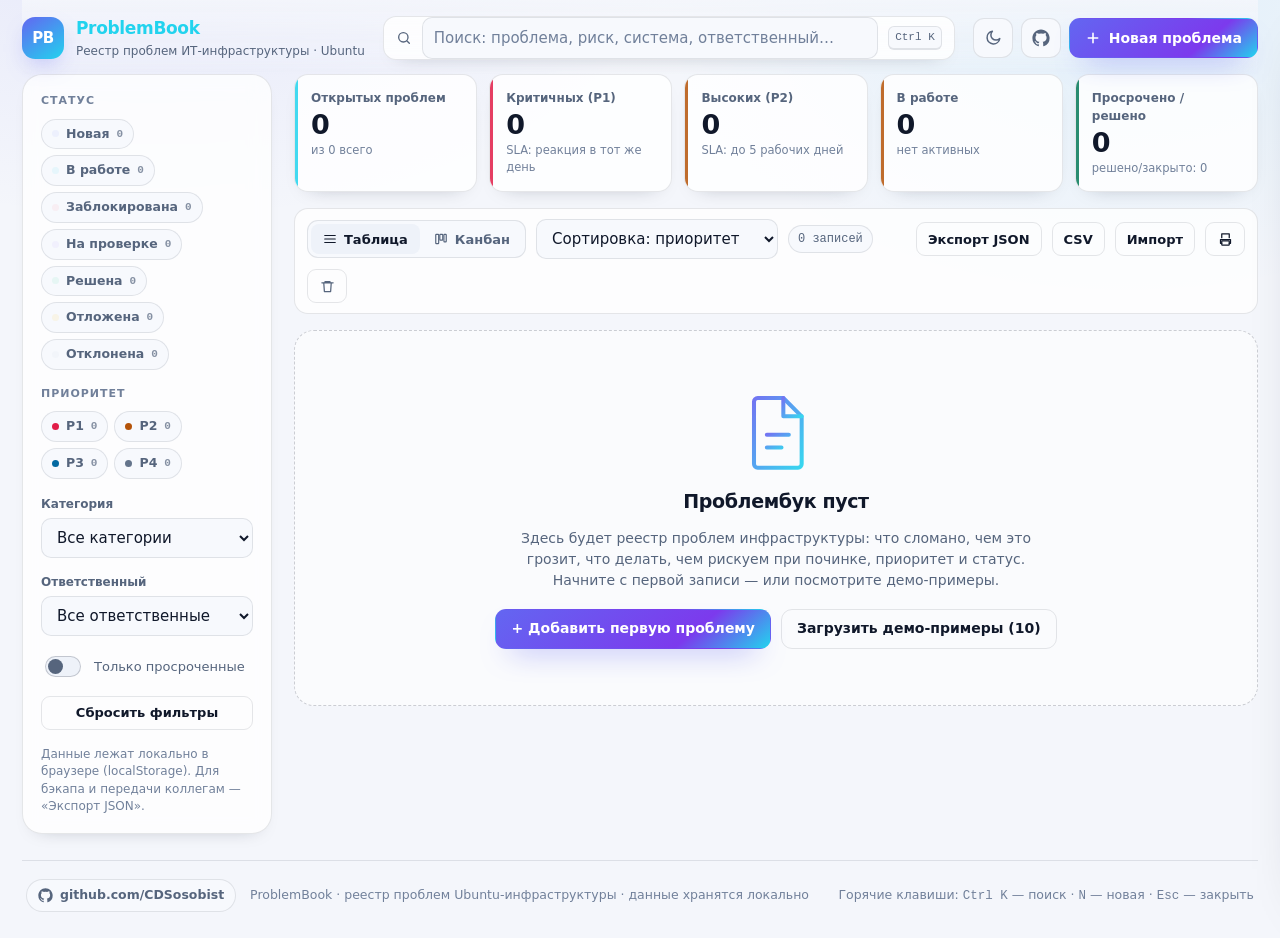
==== commit 1e4ac135: "docs: ссылка на профиль CDSosobist и адрес GitHub Pages Профиль github.com/rusbootlegger не существу" ====
--- a/index.html
+++ b/index.html
@@ -38,7 +38,7 @@
           <path d="M12 2v2M12 20v2M4.9 4.9l1.4 1.4M17.7 17.7l1.4 1.4M2 12h2M20 12h2M4.9 19.1l1.4-1.4M17.7 6.3l1.4-1.4"></path>
         </svg>
       </button>
-      <a class="icon-btn" href="https://github.com/rusbootlegger" target="_blank" rel="noopener noreferrer" title="Мой GitHub: github.com/rusbootlegger" aria-label="Мой GitHub">
+      <a class="icon-btn" href="https://github.com/CDSosobist" target="_blank" rel="noopener noreferrer" title="Мой GitHub: github.com/CDSosobist" aria-label="Мой GitHub">
         <svg width="18" height="18" viewBox="0 0 24 24" fill="currentColor" aria-hidden="true">
           <path d="M12 .5C5.73.5.5 5.73.5 12a11.5 11.5 0 0 0 7.86 10.92c.58.1.79-.25.79-.55v-1.94c-3.2.7-3.88-1.54-3.88-1.54-.53-1.34-1.29-1.7-1.29-1.7-1.05-.72.08-.7.08-.7 1.16.08 1.77 1.19 1.77 1.19 1.03 1.77 2.7 1.26 3.36.96.1-.75.4-1.26.73-1.55-2.56-.29-5.25-1.28-5.25-5.7 0-1.26.45-2.29 1.19-3.1-.12-.29-.52-1.46.11-3.04 0 0 .97-.31 3.18 1.18a11 11 0 0 1 5.79 0c2.2-1.49 3.17-1.18 3.17-1.18.63 1.58.23 2.75.12 3.04.74.81 1.19 1.84 1.19 3.1 0 4.43-2.7 5.4-5.27 5.69.41.36.78 1.06.78 2.14v3.17c0 .3.2.66.8.55A11.5 11.5 0 0 0 23.5 12C23.5 5.73 18.27.5 12 .5Z"/>
         </svg>
@@ -184,11 +184,11 @@
 
   <!-- ============================ FOOTER ============================ -->
   <footer class="footer">
-    <a class="gh" href="https://github.com/rusbootlegger" target="_blank" rel="noopener noreferrer">
+    <a class="gh" href="https://github.com/CDSosobist" target="_blank" rel="noopener noreferrer">
       <svg width="15" height="15" viewBox="0 0 24 24" fill="currentColor" aria-hidden="true">
         <path d="M12 .5C5.73.5.5 5.73.5 12a11.5 11.5 0 0 0 7.86 10.92c.58.1.79-.25.79-.55v-1.94c-3.2.7-3.88-1.54-3.88-1.54-.53-1.34-1.29-1.7-1.29-1.7-1.05-.72.08-.7.08-.7 1.16.08 1.77 1.19 1.77 1.19 1.03 1.77 2.7 1.26 3.36.96.1-.75.4-1.26.73-1.55-2.56-.29-5.25-1.28-5.25-5.7 0-1.26.45-2.29 1.19-3.1-.12-.29-.52-1.46.11-3.04 0 0 .97-.31 3.18 1.18a11 11 0 0 1 5.79 0c2.2-1.49 3.17-1.18 3.17-1.18.63 1.58.23 2.75.12 3.04.74.81 1.19 1.84 1.19 3.1 0 4.43-2.7 5.4-5.27 5.69.41.36.78 1.06.78 2.14v3.17c0 .3.2.66.8.55A11.5 11.5 0 0 0 23.5 12C23.5 5.73 18.27.5 12 .5Z"/>
       </svg>
-      github.com/rusbootlegger
+      github.com/CDSosobist
     </a>
     <span>ProblemBook · реестр проблем Ubuntu-инфраструктуры · данные хранятся локально</span>
     <span class="spacer"></span>
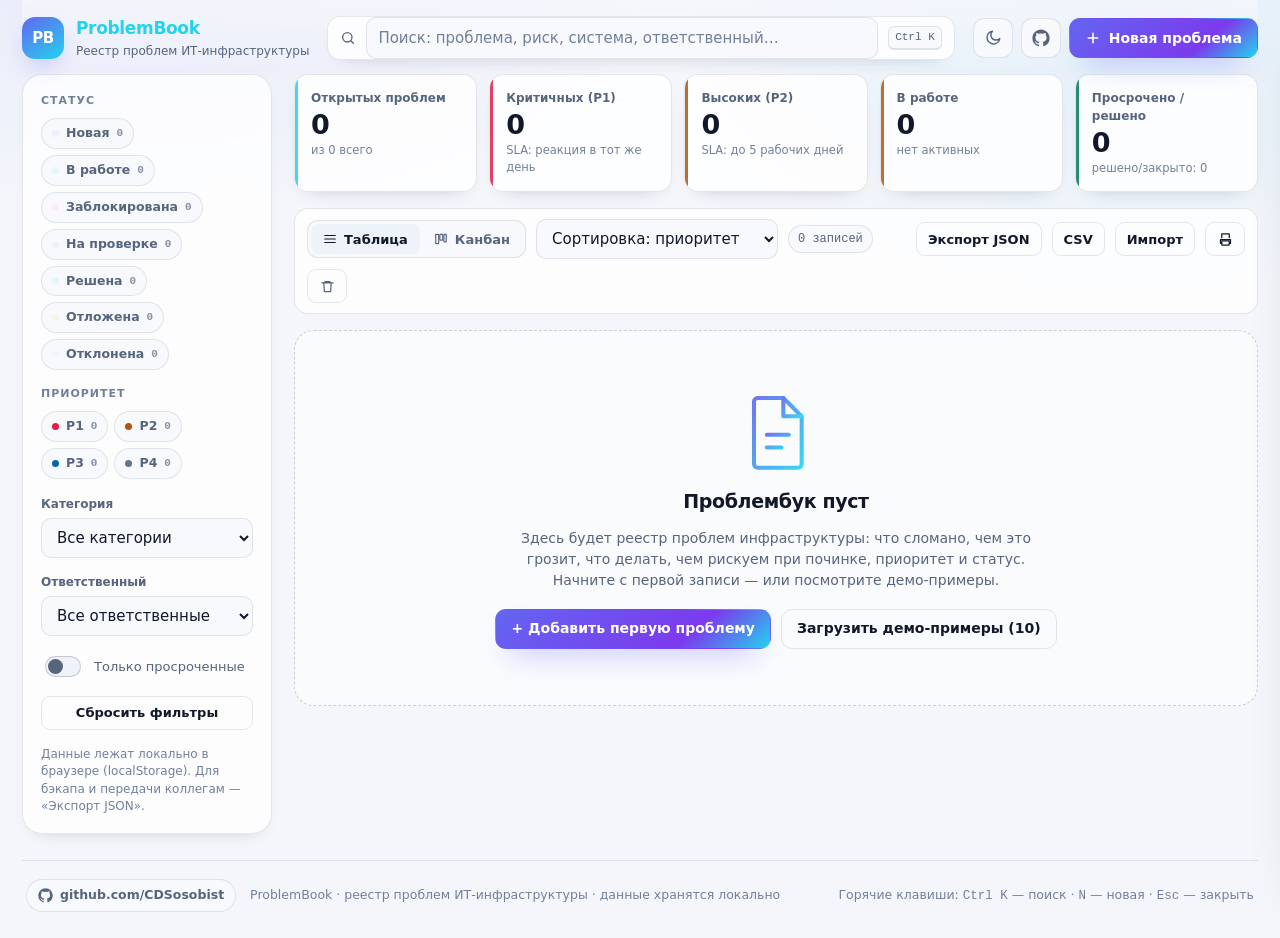
==== commit 9195cff3: "refactor: проблембук больше не привязан к Ubuntu - заголовок, подзаголовок, мета-описание и футер го" ====
--- a/index.html
+++ b/index.html
@@ -3,8 +3,8 @@
 <head>
 <meta charset="utf-8">
 <meta name="viewport" content="width=device-width, initial-scale=1">
-<title>ProblemBook — реестр проблем ИТ-инфраструктуры (Ubuntu)</title>
-<meta name="description" content="Проблембук ИТ-директора: проблемы Ubuntu-инфраструктуры, риски, необходимые действия, риски реализации, приоритеты, статусы и примечания.">
+<title>ProblemBook — реестр проблем ИТ-инфраструктуры</title>
+<meta name="description" content="Проблембук ИТ-директора: проблемы ИТ-инфраструктуры, риски от них, необходимые действия, риски реализации, приоритеты, статусы и примечания.">
 <meta name="color-scheme" content="dark light">
 <link rel="icon" href="data:image/svg+xml,%3Csvg xmlns='http://www.w3.org/2000/svg' viewBox='0 0 32 32'%3E%3Crect width='32' height='32' rx='8' fill='%236366f1'/%3E%3Cpath d='M9 21V11h5.4a3.4 3.4 0 0 1 0 6.8H12' stroke='white' stroke-width='2.4' fill='none' stroke-linecap='round'/%3E%3Ccircle cx='22' cy='21' r='2' fill='white'/%3E%3C/svg%3E">
 <link rel="stylesheet" href="assets/styles.css">
@@ -19,7 +19,7 @@
       <span class="brand-mark">PB</span>
       <span class="brand-text">
         <strong>ProblemBook</strong>
-        <small>Реестр проблем ИТ-инфраструктуры · Ubuntu</small>
+        <small>Реестр проблем ИТ-инфраструктуры</small>
       </span>
     </a>
 
@@ -190,7 +190,7 @@
       </svg>
       github.com/CDSosobist
     </a>
-    <span>ProblemBook · реестр проблем Ubuntu-инфраструктуры · данные хранятся локально</span>
+    <span>ProblemBook · реестр проблем ИТ-инфраструктуры · данные хранятся локально</span>
     <span class="spacer"></span>
     <span>Горячие клавиши: <code>Ctrl K</code> — поиск · <code>N</code> — новая · <code>Esc</code> — закрыть</span>
   </footer>
--- a/assets/styles.css
+++ b/assets/styles.css
@@ -1,5 +1,5 @@
 /* =========================================================================
-   ProblemBook — реестр проблем ИТ-инфраструктуры (Ubuntu)
+   ProblemBook — реестр проблем ИТ-инфраструктуры
    Тёмная тема по умолчанию, светлая — по кнопке.
    ========================================================================= */
 
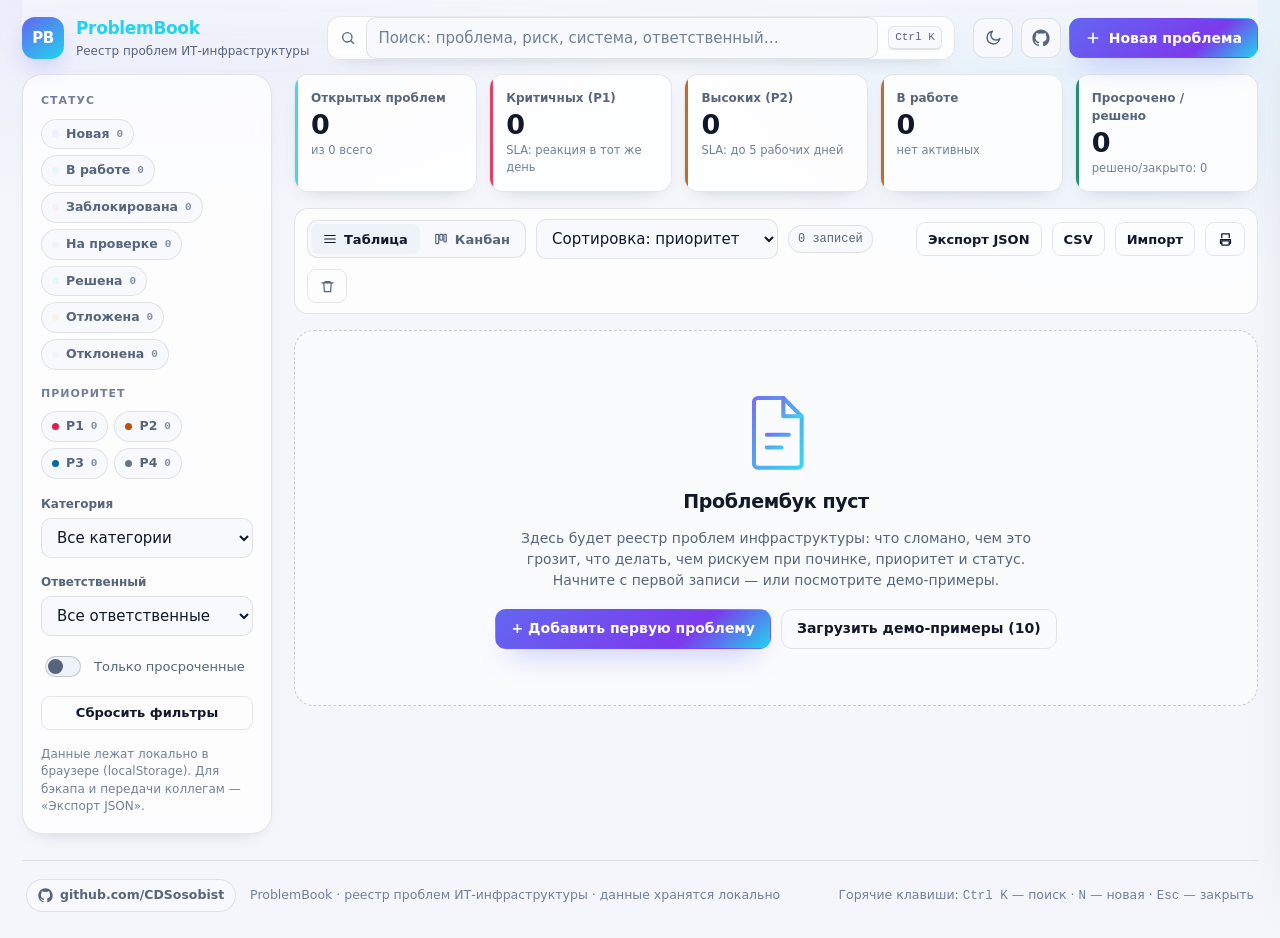
==== commit 9c9e9e7e: "feat(ui): серверный режим — вход, синхронизация, роли Приложение само определяет режим: если рядом е" ====
--- a/index.html
+++ b/index.html
@@ -32,6 +32,13 @@
     </div>
 
     <div class="topbar-actions">
+      <div class="user-chip" id="userChip" hidden>
+        <span class="avatar" id="userInitial">·</span>
+        <span class="user-meta"><strong id="userName">—</strong><small id="userRole"></small></span>
+        <button class="icon-btn icon-btn-sm" id="logoutBtn" type="button" title="Выйти" aria-label="Выйти">
+          <svg width="15" height="15" viewBox="0 0 24 24" fill="none" stroke="currentColor" stroke-width="2" stroke-linecap="round" stroke-linejoin="round" aria-hidden="true"><path d="M15 17l5-5-5-5M20 12H9M12 20H6a2 2 0 0 1-2-2V6a2 2 0 0 1 2-2h6"></path></svg>
+        </button>
+      </div>
       <button class="icon-btn" id="themeToggle" type="button" title="Сменить тему" aria-label="Сменить тему">
         <svg id="themeIcon" width="18" height="18" viewBox="0 0 24 24" fill="none" stroke="currentColor" stroke-width="2" stroke-linecap="round" stroke-linejoin="round" aria-hidden="true">
           <circle cx="12" cy="12" r="4"></circle>
@@ -88,6 +95,8 @@
     <!-- ---------------------------- MAIN ----------------------------- -->
     <main class="main">
 
+      <div class="server-banner" id="serverBanner" hidden></div>
+
       <section class="kpis" aria-label="Сводка">
         <div class="kpi" style="--kpi-accent: var(--accent-2)">
           <span class="kpi-label">Открытых проблем</span>
@@ -137,6 +146,7 @@
         </select>
 
         <span class="count-badge" id="countBadge">0 записей</span>
+        <span class="sync-chip" id="syncChip" hidden></span>
         <div class="spacer"></div>
 
         <button class="btn btn-sm btn-ghost" id="exportJson" type="button" title="Скачать бэкап в JSON">Экспорт JSON</button>
@@ -190,7 +200,7 @@
       </svg>
       github.com/CDSosobist
     </a>
-    <span>ProblemBook · реестр проблем ИТ-инфраструктуры · данные хранятся локально</span>
+    <span id="storageNote">ProblemBook · реестр проблем ИТ-инфраструктуры · данные хранятся локально</span>
     <span class="spacer"></span>
     <span>Горячие клавиши: <code>Ctrl K</code> — поиск · <code>N</code> — новая · <code>Esc</code> — закрыть</span>
   </footer>
@@ -300,6 +310,26 @@
   </div>
 </div>
 
+<div class="login-layer" id="loginLayer" hidden>
+  <form class="login-card" id="loginForm" novalidate>
+    <div class="login-brand">
+      <span class="brand-mark">PB</span>
+      <span class="brand-text"><strong>ProblemBook</strong><small>Реестр проблем ИТ-инфраструктуры</small></span>
+    </div>
+    <label class="field">
+      <span>Логин</span>
+      <input id="loginName" type="text" autocomplete="username" autocapitalize="off" spellcheck="false" required>
+    </label>
+    <label class="field">
+      <span>Пароль</span>
+      <input id="loginPassword" type="password" autocomplete="current-password" required>
+    </label>
+    <div class="login-error" id="loginError" hidden></div>
+    <button class="btn btn-primary btn-block" type="submit" id="loginSubmit">Войти</button>
+    <p class="login-hint">Доступ только из внутренней сети. Учётные записи выдаёт администратор проблембука.</p>
+  </form>
+</div>
+
 <div class="toasts" id="toasts" aria-live="polite"></div>
 <div id="errBanner" hidden></div>
 
--- a/assets/styles.css
+++ b/assets/styles.css
@@ -934,3 +934,127 @@
 @media (prefers-reduced-motion: reduce) {
   *, *::before, *::after { animation-duration: 0.01ms !important; transition-duration: 0.01ms !important; }
 }
+
+/* ========================================================================
+   Серверный режим: вход, пользователь, синхронизация
+   ======================================================================== */
+
+.user-chip {
+  display: flex;
+  align-items: center;
+  gap: 8px;
+  padding: 4px 6px 4px 4px;
+  border: 1px solid var(--line);
+  border-radius: 999px;
+  background: var(--surface-2);
+}
+.user-chip[hidden] { display: none; }
+.user-chip .avatar {
+  display: grid;
+  place-items: center;
+  width: 30px; height: 30px;
+  border-radius: 50%;
+  background: linear-gradient(145deg, var(--accent), var(--accent-2));
+  color: #fff;
+  font-size: 11.5px;
+  font-weight: 800;
+  letter-spacing: 0.02em;
+}
+.user-chip .user-meta { display: flex; flex-direction: column; line-height: 1.15; }
+.user-chip .user-meta strong { font-size: 13px; font-weight: 700; }
+.user-chip .user-meta small { font-size: 11px; color: var(--muted-2); }
+.icon-btn-sm { width: 30px; height: 30px; border-radius: 50%; border: 0; background: transparent; }
+.icon-btn-sm:hover { background: var(--surface-3); }
+
+.sync-chip {
+  display: inline-flex;
+  align-items: center;
+  gap: 6px;
+  padding: 3px 9px;
+  border-radius: 999px;
+  border: 1px solid var(--line);
+  background: var(--surface-2);
+  font-size: 11.5px;
+  font-weight: 600;
+  color: var(--muted);
+  white-space: nowrap;
+}
+.sync-chip[hidden] { display: none; }
+.sync-chip::before {
+  content: "";
+  width: 7px; height: 7px;
+  border-radius: 50%;
+  background: currentColor;
+}
+.sync-chip.is-ok { color: var(--ok); border-color: color-mix(in srgb, var(--ok) 40%, transparent); }
+.sync-chip.is-syncing { color: var(--accent-2); }
+.sync-chip.is-syncing::before { animation: pulse 1s ease-in-out infinite; }
+.sync-chip.is-conflict { color: var(--warn); border-color: color-mix(in srgb, var(--warn) 45%, transparent); }
+.sync-chip.is-error { color: var(--danger); border-color: color-mix(in srgb, var(--danger) 45%, transparent); }
+@keyframes pulse { 50% { opacity: 0.25; } }
+
+.server-banner {
+  display: flex;
+  align-items: center;
+  gap: 12px;
+  flex-wrap: wrap;
+  padding: 12px 14px;
+  border: 1px solid color-mix(in srgb, var(--accent) 45%, var(--line));
+  border-radius: var(--radius);
+  background: color-mix(in srgb, var(--accent) 12%, var(--surface));
+  font-size: 13.5px;
+}
+.server-banner[hidden] { display: none; }
+.server-banner.is-warning {
+  border-color: color-mix(in srgb, var(--warn) 50%, var(--line));
+  background: color-mix(in srgb, var(--warn) 12%, var(--surface));
+}
+.server-banner-text { flex: 1 1 320px; }
+.server-banner-actions { display: flex; gap: 8px; }
+
+.login-layer {
+  position: fixed;
+  inset: 0;
+  z-index: 120;
+  display: grid;
+  place-items: center;
+  padding: 24px 16px;
+  background:
+    radial-gradient(760px 480px at 50% -10%, var(--bg-glow-1), transparent 60%),
+    color-mix(in srgb, var(--bg) 88%, transparent);
+  backdrop-filter: blur(6px);
+}
+.login-layer[hidden] { display: none; }
+
+.login-card {
+  width: min(380px, 100%);
+  display: flex;
+  flex-direction: column;
+  gap: 14px;
+  padding: 26px 24px 22px;
+  border: 1px solid var(--line);
+  border-radius: var(--radius-lg);
+  background: var(--surface);
+  box-shadow: var(--shadow-lg);
+}
+.login-brand { display: flex; align-items: center; gap: 12px; margin-bottom: 4px; }
+.login-brand .brand-text strong { font-size: 16px; }
+.login-error {
+  padding: 9px 11px;
+  border: 1px solid color-mix(in srgb, var(--danger) 45%, transparent);
+  border-radius: var(--radius-sm);
+  background: color-mix(in srgb, var(--danger) 12%, transparent);
+  color: var(--danger);
+  font-size: 13px;
+}
+.login-hint { font-size: 11.5px; color: var(--muted-2); line-height: 1.45; margin-top: 2px; }
+
+/* роль «только чтение» */
+body.is-readonly #newBtn,
+body.is-readonly #clearBtn,
+body.is-readonly #importBtn,
+body.is-readonly #drawerEdit,
+body.is-readonly #drawerDuplicate,
+body.is-readonly #drawerDelete { display: none !important; }
+body.is-readonly .card { cursor: default; }
+body.is-readonly #drawerStatus { opacity: 0.7; }
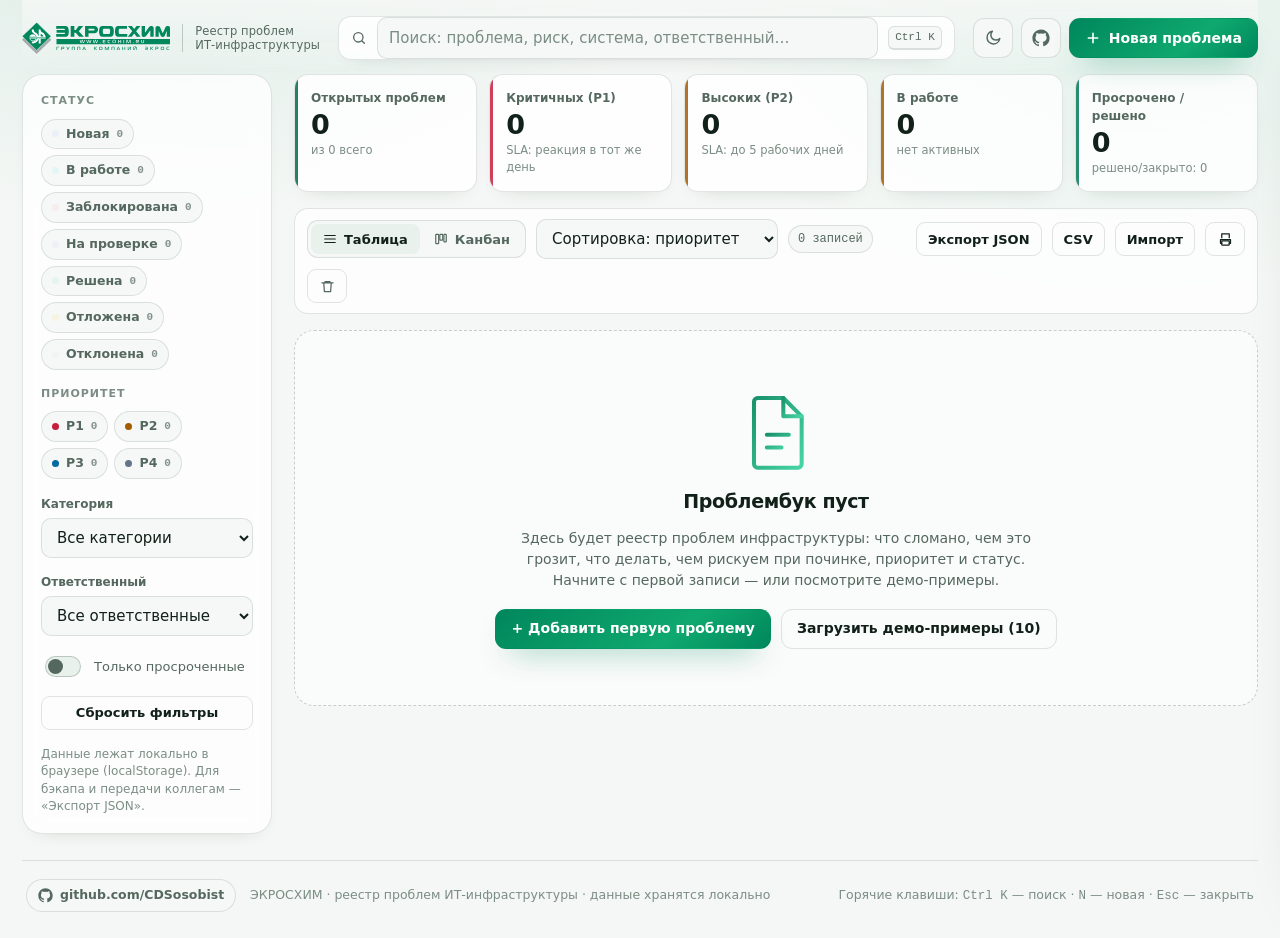
==== commit 48eaecad: "feat(branding): фирменные цвета, логотип и иконка ЭКРОСХИМ - палитра сайта ecohim.ru: #00875C основн" ====
--- a/index.html
+++ b/index.html
@@ -3,10 +3,14 @@
 <head>
 <meta charset="utf-8">
 <meta name="viewport" content="width=device-width, initial-scale=1">
-<title>ProblemBook — реестр проблем ИТ-инфраструктуры</title>
-<meta name="description" content="Проблембук ИТ-директора: проблемы ИТ-инфраструктуры, риски от них, необходимые действия, риски реализации, приоритеты, статусы и примечания.">
+<title>ЭКРОСХИМ — реестр проблем ИТ-инфраструктуры</title>
+<meta name="description" content="Реестр проблем ИТ-инфраструктуры «ЭКРОСХИМ»: проблема, риск, необходимые действия, риски реализации, приоритет, статус, примечания.">
+<meta name="theme-color" content="#00875c">
 <meta name="color-scheme" content="dark light">
-<link rel="icon" href="data:image/svg+xml,%3Csvg xmlns='http://www.w3.org/2000/svg' viewBox='0 0 32 32'%3E%3Crect width='32' height='32' rx='8' fill='%236366f1'/%3E%3Cpath d='M9 21V11h5.4a3.4 3.4 0 0 1 0 6.8H12' stroke='white' stroke-width='2.4' fill='none' stroke-linecap='round'/%3E%3Ccircle cx='22' cy='21' r='2' fill='white'/%3E%3C/svg%3E">
+<link rel="icon" type="image/png" sizes="32x32" href="assets/branding/favicon-32.png">
+<link rel="icon" type="image/png" sizes="16x16" href="assets/branding/favicon-16.png">
+<link rel="icon" href="assets/branding/favicon.ico" sizes="any">
+<link rel="apple-touch-icon" href="assets/branding/apple-touch-icon.png">
 <link rel="stylesheet" href="assets/styles.css">
 </head>
 <body>
@@ -15,11 +19,11 @@
 
   <!-- ============================ TOPBAR ============================ -->
   <header class="topbar">
-    <a class="brand" href="./" title="ProblemBook">
-      <span class="brand-mark">PB</span>
+    <a class="brand" href="./" title="ЭКРОСХИМ — реестр проблем ИТ-инфраструктуры">
+      <img class="brand-logo" src="assets/branding/logo.svg" alt="ЭКРОСХИМ" width="148" height="32">
+      <span class="brand-divider" aria-hidden="true"></span>
       <span class="brand-text">
-        <strong>ProblemBook</strong>
-        <small>Реестр проблем ИТ-инфраструктуры</small>
+        <small>Реестр проблем<br>ИТ-инфраструктуры</small>
       </span>
     </a>
 
@@ -200,7 +204,7 @@
       </svg>
       github.com/CDSosobist
     </a>
-    <span id="storageNote">ProblemBook · реестр проблем ИТ-инфраструктуры · данные хранятся локально</span>
+    <span id="storageNote">ЭКРОСХИМ · реестр проблем ИТ-инфраструктуры · данные хранятся локально</span>
     <span class="spacer"></span>
     <span>Горячие клавиши: <code>Ctrl K</code> — поиск · <code>N</code> — новая · <code>Esc</code> — закрыть</span>
   </footer>
@@ -313,9 +317,9 @@
 <div class="login-layer" id="loginLayer" hidden>
   <form class="login-card" id="loginForm" novalidate>
     <div class="login-brand">
-      <span class="brand-mark">PB</span>
-      <span class="brand-text"><strong>ProblemBook</strong><small>Реестр проблем ИТ-инфраструктуры</small></span>
-    </div>
+      <img class="login-logo" src="assets/branding/logo.svg" alt="ЭКРОСХИМ" width="160" height="35">
+    </div>
+    <p class="login-caption">Реестр проблем ИТ-инфраструктуры</p>
     <label class="field">
       <span>Логин</span>
       <input id="loginName" type="text" autocomplete="username" autocapitalize="off" spellcheck="false" required>
--- a/assets/styles.css
+++ b/assets/styles.css
@@ -3,66 +3,80 @@
    Тёмная тема по умолчанию, светлая — по кнопке.
    ========================================================================= */
 
+/* Палитра ЭКРОСХИМ: #00875C (основной), #0C6D4F / #00793B (тёмные),
+   #E7F4EE (светлый акцент), нейтрали #5F5F5F / #959595 / #F8F8F8. */
 :root {
   color-scheme: dark;
 
-  --bg: #06090f;
-  --bg-glow-1: rgba(99, 102, 241, 0.16);
-  --bg-glow-2: rgba(34, 211, 238, 0.10);
-  --surface: #0c121c;
-  --surface-2: #111a27;
-  --surface-3: #16202f;
-  --line: rgba(148, 163, 184, 0.16);
-  --line-strong: rgba(148, 163, 184, 0.28);
-  --text: #e8eefb;
-  --muted: #93a3bb;
-  --muted-2: #6b7c94;
-
-  --accent: #6366f1;
-  --accent-2: #22d3ee;
-  --accent-soft: rgba(99, 102, 241, 0.16);
+  --bg: #070d0a;
+  --bg-glow-1: rgba(0, 135, 92, 0.20);
+  --bg-glow-2: rgba(0, 165, 113, 0.10);
+  --surface: #0c1310;
+  --surface-2: #111b17;
+  --surface-3: #17241f;
+  --line: rgba(148, 190, 170, 0.16);
+  --line-strong: rgba(148, 190, 170, 0.30);
+  --text: #e9f1ed;
+  --muted: #94ab9f;
+  --muted-2: #6d857a;
+
+  --accent: #00a571;
+  --accent-2: #33d19a;
+  --accent-soft: rgba(0, 165, 113, 0.16);
+  --brand: #00875c;
+  --brand-deep: #0c6d4f;
+  --brand-light: #e7f4ee;
+  --brand-filter: brightness(1.16) saturate(1.05);
 
   --p1: #fb7185;
   --p2: #fbbf24;
   --p3: #38bdf8;
   --p4: #94a3b8;
   --ok: #34d399;
-  --warn: #f59e0b;
-  --danger: #f43f5e;
+  --warn: #f0b429;
+  --danger: #f0616f;
 
   --radius-lg: 20px;
   --radius: 14px;
   --radius-sm: 10px;
   --shadow-lg: 0 24px 60px -30px rgba(0, 0, 0, 0.9);
   --shadow-sm: 0 8px 20px -14px rgba(0, 0, 0, 0.8);
-  --font: "Inter", "Segoe UI", system-ui, -apple-system, "Helvetica Neue", Arial, sans-serif;
+  --font: "Rubik", "Inter", "Segoe UI", system-ui, -apple-system, "Helvetica Neue", Arial, sans-serif;
   --mono: "JetBrains Mono", ui-monospace, SFMono-Regular, "SF Mono", Menlo, monospace;
 }
 
 html[data-theme="light"] {
   color-scheme: light;
 
-  --bg: #f4f6fb;
-  --bg-glow-1: rgba(99, 102, 241, 0.10);
-  --bg-glow-2: rgba(14, 165, 233, 0.08);
+  --bg: #f4f7f5;
+  --bg-glow-1: rgba(0, 135, 92, 0.10);
+  --bg-glow-2: rgba(0, 165, 113, 0.07);
   --surface: #ffffff;
-  --surface-2: #f7f9fd;
-  --surface-3: #eef2f9;
-  --line: rgba(15, 23, 42, 0.10);
-  --line-strong: rgba(15, 23, 42, 0.20);
-  --text: #10182a;
-  --muted: #56657d;
-  --muted-2: #71809a;
-  --accent-soft: rgba(99, 102, 241, 0.12);
-  --p1: #e11d48;
-  --p2: #b45309;
+  --surface-2: #f5f8f6;
+  --surface-3: #e9f1ec;
+  --line: rgba(16, 45, 34, 0.12);
+  --line-strong: rgba(16, 45, 34, 0.22);
+  --text: #12201a;
+  --muted: #55685f;
+  --muted-2: #7b8d84;
+
+  --accent: #00875c;
+  --accent-2: #006b48;
+  --accent-soft: #e7f4ee;
+  --brand: #00875c;
+  --brand-deep: #0c6d4f;
+  --brand-light: #e7f4ee;
+  --brand-filter: none;
+
+  --p1: #c81e3d;
+  --p2: #a45c00;
   --p3: #0369a1;
   --p4: #64748b;
   --ok: #047857;
-  --warn: #b45309;
-  --danger: #dc2626;
-  --shadow-lg: 0 24px 60px -34px rgba(15, 23, 42, 0.45);
-  --shadow-sm: 0 8px 20px -16px rgba(15, 23, 42, 0.4);
+  --warn: #a45c00;
+  --danger: #b91c3c;
+  --shadow-lg: 0 24px 60px -34px rgba(16, 45, 34, 0.35);
+  --shadow-sm: 0 8px 20px -16px rgba(16, 45, 34, 0.3);
 }
 
 * { box-sizing: border-box; }
@@ -128,21 +142,25 @@
 .brand { display: flex; align-items: center; gap: 12px; min-width: 0; }
 .brand:hover { text-decoration: none; }
 
-.brand-mark {
-  width: 42px; height: 42px;
-  flex: 0 0 42px;
-  display: grid; place-items: center;
-  border-radius: 13px;
-  background: linear-gradient(145deg, var(--accent), var(--accent-2));
-  color: #fff;
-  font-weight: 800;
-  letter-spacing: -0.03em;
-  box-shadow: 0 10px 26px -12px rgba(99, 102, 241, 0.9);
+.brand-logo {
+  height: 32px;
+  width: auto;
+  max-width: 168px;
+  flex: 0 0 auto;
+  filter: var(--brand-filter);
+}
+
+.login-logo {
+  height: 30px;
+  width: auto;
+  max-width: 160px;
+  filter: var(--brand-filter);
 }
 
 .brand-text { display: flex; flex-direction: column; min-width: 0; }
 .brand-text strong { font-size: 17px; letter-spacing: -0.02em; }
-.brand-text small { color: var(--muted); font-size: 12px; white-space: nowrap; }
+.brand-text small { color: var(--muted); font-size: 11.5px; line-height: 1.25; letter-spacing: 0.01em; }
+.brand-divider { flex: 0 0 auto; width: 1px; height: 28px; background: var(--line-strong); }
 
 .search {
   flex: 1 1 420px;
@@ -209,12 +227,12 @@
 .btn:focus-visible { outline: 2px solid var(--accent); outline-offset: 2px; }
 
 .btn-primary {
-  background: linear-gradient(140deg, var(--accent), #7c3aed 70%, var(--accent-2));
+  background: linear-gradient(140deg, var(--brand), #0fa96f 65%, var(--accent));
   border-color: transparent;
   color: #fff;
-  box-shadow: 0 14px 30px -16px rgba(99, 102, 241, 0.95);
-}
-.btn-primary:hover { filter: brightness(1.06); background: linear-gradient(140deg, var(--accent), #7c3aed 70%, var(--accent-2)); }
+  box-shadow: 0 14px 30px -16px rgba(0, 135, 92, 0.85);
+}
+.btn-primary:hover { filter: brightness(1.07); }
 
 .btn-ghost { background: transparent; }
 .btn-danger { color: var(--danger); border-color: color-mix(in srgb, var(--danger) 40%, var(--line)); }
@@ -893,7 +911,7 @@
   .layout { grid-template-columns: minmax(0, 1fr); }
   .sidebar { position: static; order: 2; }
   .search kbd { display: none; }
-  .brand-text small { display: none; }
+  .brand-divider, .brand-text { display: none; }
   .modal-body { grid-template-columns: minmax(0, 1fr); }
   .form-row { grid-template-columns: repeat(2, minmax(0, 1fr)); }
 }
@@ -1037,8 +1055,8 @@
   background: var(--surface);
   box-shadow: var(--shadow-lg);
 }
-.login-brand { display: flex; align-items: center; gap: 12px; margin-bottom: 4px; }
-.login-brand .brand-text strong { font-size: 16px; }
+.login-brand { display: flex; align-items: center; justify-content: center; margin-bottom: 2px; }
+.login-caption { text-align: center; font-size: 12px; color: var(--muted); margin: -6px 0 6px; }
 .login-error {
   padding: 9px 11px;
   border: 1px solid color-mix(in srgb, var(--danger) 45%, transparent);
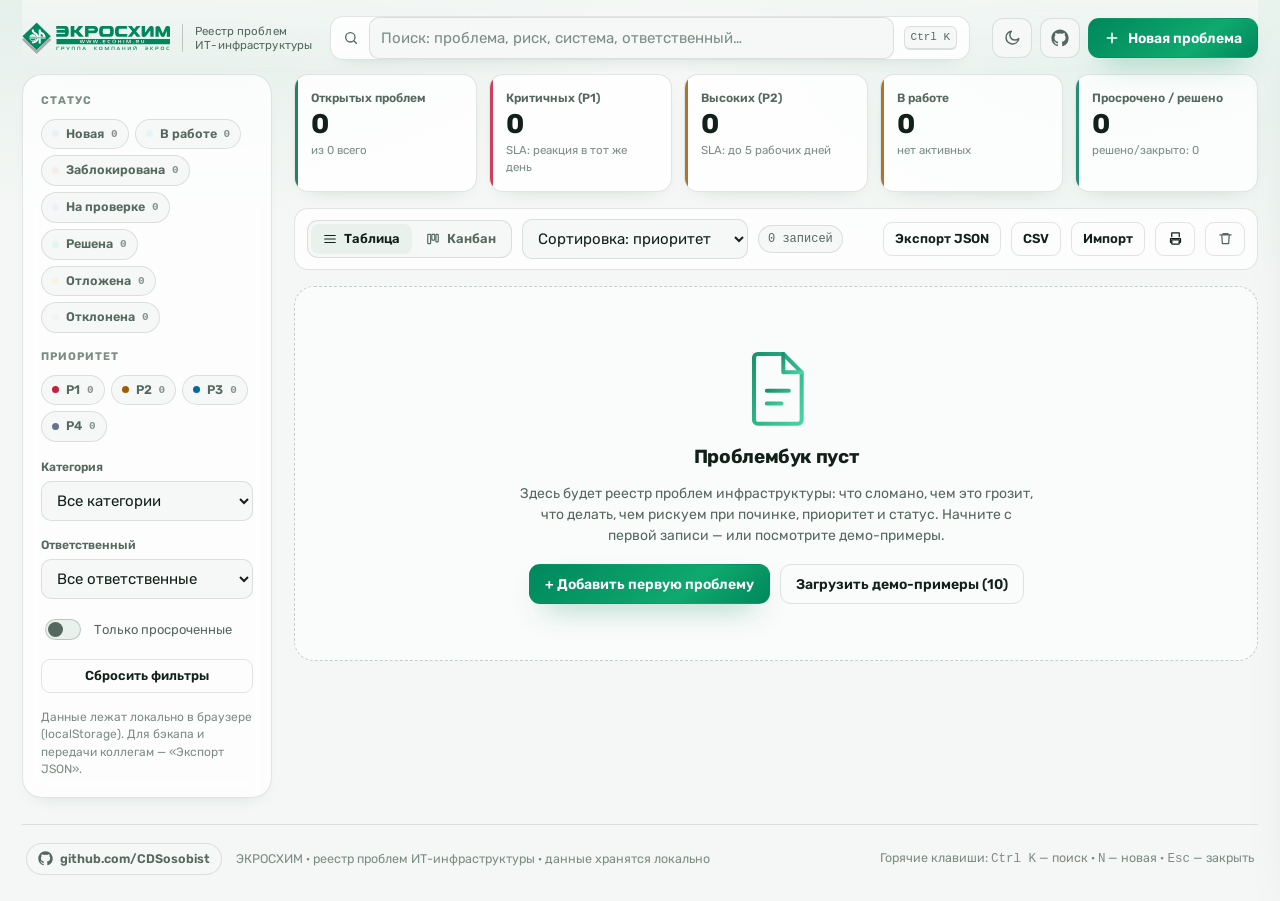
==== commit 2ac59503: "feat(branding): локальный Rubik, логотип для тёмной темы, печатная шапка - Rubik встроен локально: п" ====
--- a/index.html
+++ b/index.html
@@ -20,7 +20,8 @@
   <!-- ============================ TOPBAR ============================ -->
   <header class="topbar">
     <a class="brand" href="./" title="ЭКРОСХИМ — реестр проблем ИТ-инфраструктуры">
-      <img class="brand-logo" src="assets/branding/logo.svg" alt="ЭКРОСХИМ" width="148" height="32">
+      <img class="brand-logo logo-for-light" src="assets/branding/logo.svg" alt="ЭКРОСХИМ" width="148" height="32">
+      <img class="brand-logo logo-for-dark" src="assets/branding/logo-dark.svg" alt="ЭКРОСХИМ" width="148" height="32">
       <span class="brand-divider" aria-hidden="true"></span>
       <span class="brand-text">
         <small>Реестр проблем<br>ИТ-инфраструктуры</small>
@@ -58,6 +59,15 @@
         <svg width="16" height="16" viewBox="0 0 24 24" fill="none" stroke="currentColor" stroke-width="2.4" stroke-linecap="round" aria-hidden="true"><path d="M12 5v14M5 12h14"></path></svg>
         <span id="newBtnLabel">Новая проблема</span>
       </button>
+    </div>
+  </header>
+
+  <!-- ======================== ПЕЧАТНАЯ ШАПКА ======================== -->
+  <header class="print-head">
+    <img class="print-logo" src="assets/branding/logo.svg" alt="ЭКРОСХИМ">
+    <div class="print-meta">
+      <h1>Реестр проблем ИТ-инфраструктуры</h1>
+      <span id="printMeta"></span>
     </div>
   </header>
 
@@ -317,7 +327,8 @@
 <div class="login-layer" id="loginLayer" hidden>
   <form class="login-card" id="loginForm" novalidate>
     <div class="login-brand">
-      <img class="login-logo" src="assets/branding/logo.svg" alt="ЭКРОСХИМ" width="160" height="35">
+      <img class="login-logo logo-for-light" src="assets/branding/logo.svg" alt="ЭКРОСХИМ" width="160" height="35">
+      <img class="login-logo logo-for-dark" src="assets/branding/logo-dark.svg" alt="ЭКРОСХИМ" width="160" height="35">
     </div>
     <p class="login-caption">Реестр проблем ИТ-инфраструктуры</p>
     <label class="field">
--- a/assets/styles.css
+++ b/assets/styles.css
@@ -2,6 +2,25 @@
    ProblemBook — реестр проблем ИТ-инфраструктуры
    Тёмная тема по умолчанию, светлая — по кнопке.
    ========================================================================= */
+
+/* Rubik — корпоративный шрифт сайта ЭКРОСХИМ (OFL-1.1, см. assets/fonts/OFL.txt) */
+@font-face {
+  font-family: "Rubik";
+  font-style: normal;
+  font-weight: 400 700;
+  font-display: swap;
+  src: url("fonts/rubik-cyrillic.woff2") format("woff2");
+  unicode-range: U+0301, U+0400-045F, U+0490-0491, U+04B0-04B1, U+2116;
+}
+
+@font-face {
+  font-family: "Rubik";
+  font-style: normal;
+  font-weight: 400 700;
+  font-display: swap;
+  src: url("fonts/rubik-latin.woff2") format("woff2");
+  unicode-range: U+0000-00FF, U+0131, U+0152-0153, U+02BB-02BC, U+02C6, U+02DA, U+02DC, U+0304, U+0308, U+0329, U+2000-206F, U+20AC, U+2122, U+2191, U+2193, U+2212, U+2215, U+FEFF, U+FFFD;
+}
 
 /* Палитра ЭКРОСХИМ: #00875C (основной), #0C6D4F / #00793B (тёмные),
    #E7F4EE (светлый акцент), нейтрали #5F5F5F / #959595 / #F8F8F8. */
@@ -147,15 +166,18 @@
   width: auto;
   max-width: 168px;
   flex: 0 0 auto;
-  filter: var(--brand-filter);
 }
 
 .login-logo {
   height: 30px;
   width: auto;
   max-width: 160px;
-  filter: var(--brand-filter);
-}
+}
+
+/* логотип переключается вместе с темой: в тёмной — светлый вариант */
+.logo-for-dark { display: none; }
+html[data-theme="dark"] .logo-for-light { display: none; }
+html[data-theme="dark"] .logo-for-dark { display: inline-block; }
 
 .brand-text { display: flex; flex-direction: column; min-width: 0; }
 .brand-text strong { font-size: 17px; letter-spacing: -0.02em; }
@@ -930,11 +952,26 @@
   .drawer-foot { flex-wrap: wrap; }
 }
 
+/* ------------------------------------------------------------ печатная шапка */
+.print-head { display: none; }
+
 /* ------------------------------------------------------------------ print */
 @media print {
   :root { color-scheme: light; }
   body { background: #fff; color: #111; }
   .topbar, .sidebar, .toolbar, .footer, .toasts, .drawer, .backdrop, .modal-layer, .kpis, .empty { display: none !important; }
+  .print-head {
+    display: flex;
+    align-items: center;
+    gap: 16px;
+    padding: 0 0 12px;
+    margin-bottom: 4px;
+    border-bottom: 2px solid #00875c;
+  }
+  .print-logo { height: 34px; width: auto; }
+  .print-meta { display: flex; flex-direction: column; gap: 2px; }
+  .print-meta h1 { font-size: 15px; letter-spacing: 0; margin: 0; color: #12201a; }
+  .print-meta span { font-size: 10.5px; color: #55685f; }
   .app { padding: 0; max-width: none; }
   .layout { grid-template-columns: 1fr; }
   .panel { border: 0; box-shadow: none; background: #fff; }
